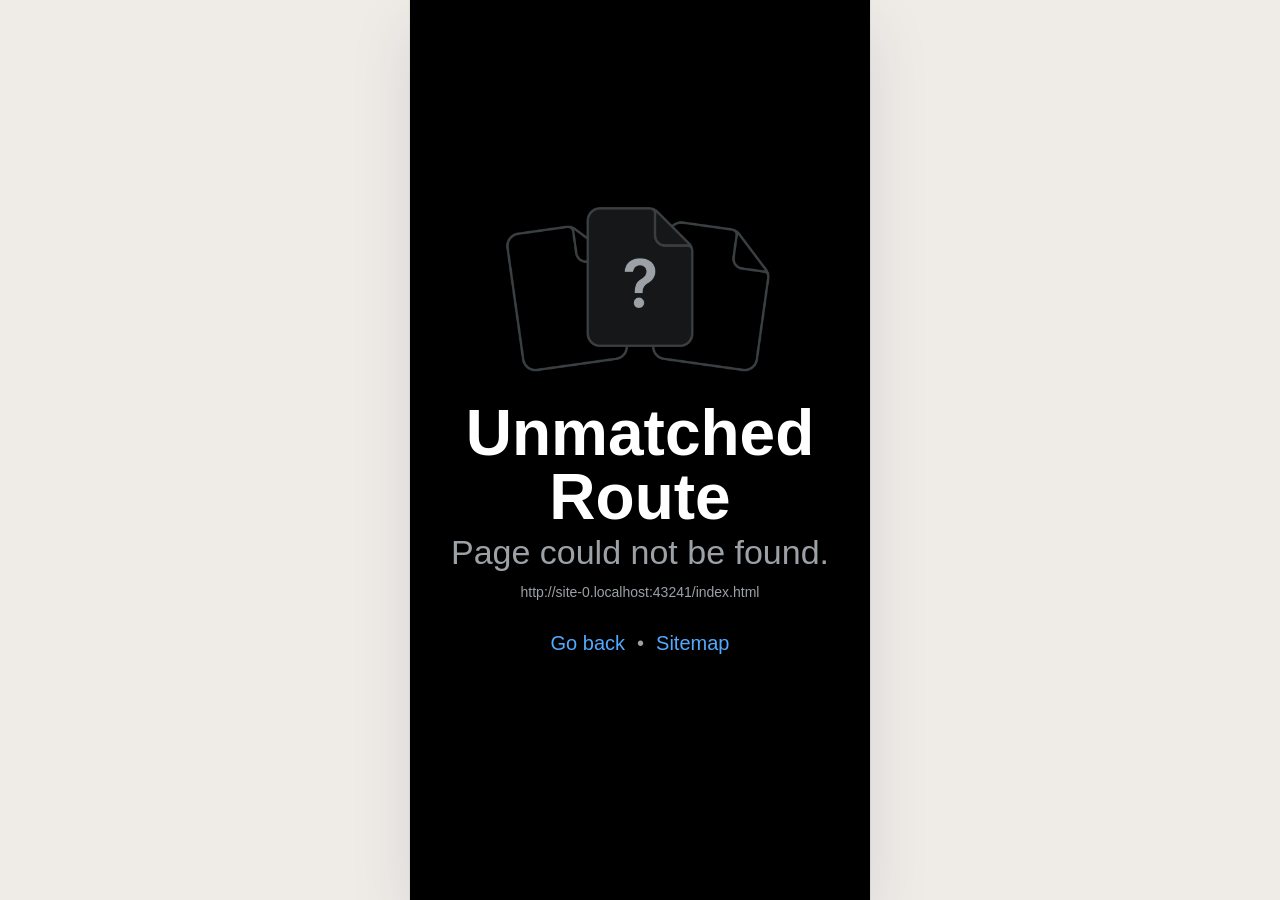
==== index.html @ d9331290 "Live-Quests inkl. eingebaute, Ersteller sichtbar, Ziehen zum Laden, Bild-Zoom" ====
<!DOCTYPE html>
<html lang="de">
  <head>
    <meta charset="utf-8" />
    <meta http-equiv="X-UA-Compatible" content="IE=edge" />
    <!-- viewport-fit=cover: sonst bleibt unter der Home-Leiste des iPhones
         ein weisser Streifen, sobald die App vom Homescreen startet. -->
    <meta name="viewport" content="width=device-width, initial-scale=1, minimum-scale=1, maximum-scale=1, user-scalable=no, shrink-to-fit=no, viewport-fit=cover" />
    <!-- Telefonnummern nicht automatisch verlinken – das macht Text blau. -->
    <meta name="format-detection" content="telephone=no" />

    <title>Sidequester</title>
    <meta name="description" content="Kleine Aufgaben für die echte Welt. Rausgehen, machen, beweisen." />

    <!-- Zum Home-Bildschirm hinzufügen: eigenes Icon, Vollbild ohne
         Safari-Leiste, Name unter dem Icon. -->
    <link rel="manifest" href="/manifest.json" />
    <link rel="apple-touch-icon" href="/apple-touch-icon.png" />
    <meta name="apple-mobile-web-app-capable" content="yes" />
    <meta name="mobile-web-app-capable" content="yes" />
    <meta name="apple-mobile-web-app-status-bar-style" content="default" />
    <meta name="apple-mobile-web-app-title" content="Sidequester" />
    <!-- Gleiche Farbe wie der App-Hintergrund: Auf Android geht die
         Statusleiste so nahtlos in die App über. -->
    <meta name="theme-color" content="#FDFCFB" />

    <!-- Kein Vorschautext beim Teilen des Links, der nach Baustelle aussieht. -->
    <meta property="og:title" content="Sidequester" />
    <meta property="og:description" content="Kleine Aufgaben für die echte Welt. Rausgehen, machen, beweisen." />
    <meta property="og:type" content="website" />

    <!-- The `react-native-web` recommended style reset -->
    <style id="expo-reset">
      html,
      body {
        height: 100%;
      }
      body {
        overflow: hidden;
        /* Farbe aus tokens.js (color.bg) – ohne das blitzt beim Start
           kurz Weiss auf, bevor die App gezeichnet ist. */
        background-color: #FDFCFB;
        overscroll-behavior: none;
      }
      #root {
        display: flex;
        /* Wird per Skript auf die sichtbare Höhe gesetzt – bei offener
           Tastatur also nur der Bereich darüber. So bleibt das Eingabe-
           feld im Chat sichtbar, obwohl die Seite selbst fest steht. */
        height: var(--app-hoehe, 100%);
        flex: 1;
      }
      /* Langes Drücken soll keine Textauswahl auslösen – die App wird
         mit dem Finger bedient, nicht gelesen wie eine Webseite. */
      body, #root {
        -webkit-touch-callout: none;
        -webkit-tap-highlight-color: transparent;
      }

      /* App-Gefühl statt Webseite:
         - kein Doppeltipp-Zoom (touch-action: manipulation)
         - keine Textauswahl beim Wischen, ausser in Eingabefeldern
         - keine hellen/dunklen Systemfarben in Formularfeldern */
      :root { color-scheme: light; }
      /* pan-x pan-y: Wischen und Scrollen ja, Zoomen nein. Anders als
         "manipulation" sperrt das auch das Zwei-Finger-Zoomen in Safari. */
      html, body, #root, * { touch-action: pan-x pan-y; }
      /* Die Seite selbst bleibt fest stehen – gescrollt wird nur innen
         in der App. Sonst verrutscht in Safari das ganze Bild, sobald man
         am Rand zieht oder die Tastatur aufgeht. */
      html, body {
        position: fixed;
        inset: 0;
        width: 100%;
        overflow: hidden;
        overscroll-behavior: none;
      }
      body {
        user-select: none;
        -webkit-user-select: none;
        -webkit-font-smoothing: antialiased;
        text-rendering: optimizeLegibility;
      }
      input, textarea, [contenteditable="true"] {
        user-select: text;
        -webkit-user-select: text;
        /* Unter 16px zoomt iOS beim Antippen ins Feld hinein. */
        font-size: max(16px, 1em);
      }
      img { -webkit-user-drag: none; user-drag: none; }

      /* Am Computer: die App als Handy-Spalte in der Mitte statt über die
         ganze Breite gezogen. Auf dem Handy ändert sich nichts. */
      @media (min-width: 600px) {
        body { background-color: #EFECE8; }
        #root {
          max-width: 460px;
          margin: 0 auto;
          background-color: #FDFCFB;
          box-shadow: 0 0 0 1px rgba(22,20,46,.05), 0 24px 60px rgba(22,20,46,.10);
        }
      }
      /* Scrollbalken gehören zu einer Webseite, nicht zu einer App. */
      ::-webkit-scrollbar { width: 0; height: 0; }
    </style>
  <link rel="icon" href="/favicon.ico"/></head>

  <body>
    <noscript>
      Sidequester braucht JavaScript. Bitte im Browser aktivieren.
    </noscript>
    <div id="root"></div>
    <!-- Von Joscha: schmalere Login-Spalte am Computer und Link "Über das
         Projekt" auf die Landingpage /home. Fest drin, damit es kein Build
         mehr überschreibt. -->
    <script defer src="/home-verweis.js"></script>

    <script>
      // Zoom blockieren – auch dort, wo das Viewport-Attribut allein nicht
      // reicht (Safari ignoriert user-scalable seit iOS 10).
      (function () {
        var stop = function (e) { e.preventDefault(); };
        // Zwei-Finger-Zoom in Safari
        document.addEventListener('gesturestart', stop, { passive: false });
        document.addEventListener('gesturechange', stop, { passive: false });
        document.addEventListener('gestureend', stop, { passive: false });
        // Strg/Cmd + Scrollrad am Computer
        document.addEventListener('wheel', function (e) {
          if (e.ctrlKey || e.metaKey) e.preventDefault();
        }, { passive: false });
        // Strg/Cmd + Plus/Minus/0
        document.addEventListener('keydown', function (e) {
          if ((e.ctrlKey || e.metaKey) && ['+', '-', '=', '0'].indexOf(e.key) !== -1) e.preventDefault();
        });
        // Doppeltipp-Zoom: zwei Tipps unter 300 ms zählen als einer –
        // aber nicht in Eingabefeldern, dort markiert Doppeltipp ein Wort.
        var letzter = 0;
        document.addEventListener('touchend', function (e) {
          var jetzt = Date.now();
          var feld = e.target && /INPUT|TEXTAREA/.test(e.target.tagName);
          if (!feld && jetzt - letzter < 300) e.preventDefault();
          letzter = jetzt;
        }, { passive: false });
        // Zwei Finger auf dem Bildschirm = Zoomversuch. Abfangen.
        document.addEventListener('touchmove', function (e) {
          if (e.touches && e.touches.length > 1) e.preventDefault();
        }, { passive: false });
        // Sichtbare Höhe mitführen: Tastatur auf = App wird kürzer, statt
        // dass Safari die ganze Seite nach oben schiebt.
        var vv = window.visualViewport;
        function hoeheAnpassen() {
          var h = vv ? vv.height : window.innerHeight;
          document.documentElement.style.setProperty('--app-hoehe', h + 'px');
          if (window.scrollY) window.scrollTo(0, 0);
        }
        if (vv) {
          vv.addEventListener('resize', hoeheAnpassen);
          vv.addEventListener('scroll', hoeheAnpassen);
        }
        window.addEventListener('resize', hoeheAnpassen);
        hoeheAnpassen();
        // Wenn die Tastatur zugeht, schiebt Safari die Seite manchmal nicht
        // zurück. Dann wieder nach oben setzen.
        document.addEventListener('focusout', function () {
          setTimeout(hoeheAnpassen, 60);
        });
        // Langes Drücken öffnet kein Browser-Menü.
        document.addEventListener('contextmenu', function (e) {
          if (e.target && /INPUT|TEXTAREA/.test(e.target.tagName)) return;
          e.preventDefault();
        });
      })();
    </script>
  <script src="/entry-80e24a8296d1dd556b6d2d83d227b8c6.js" defer></script>
</body>
</html>
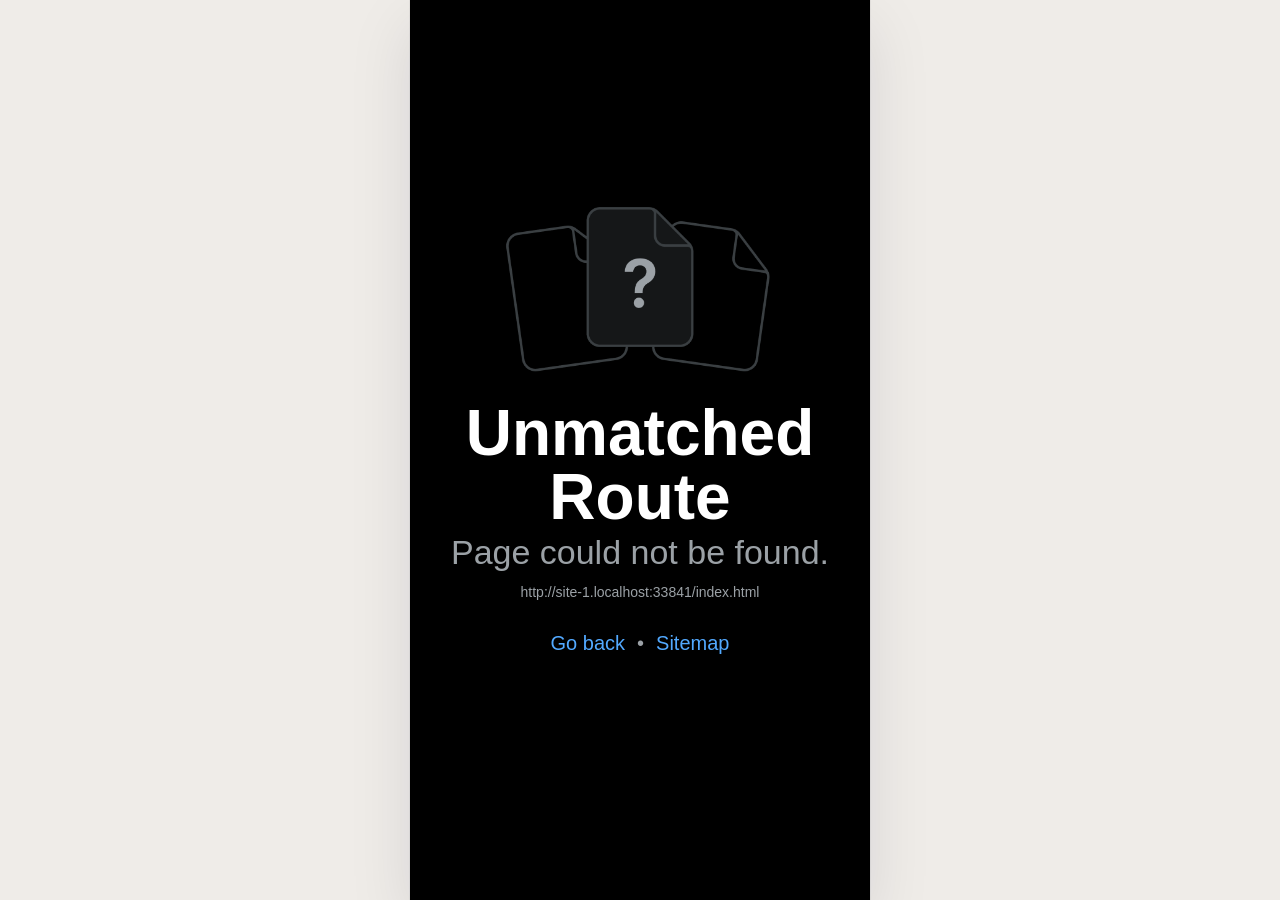
==== commit 3da53c2f: "Bildzoom repariert, geteiltes Profilbild bei gemeinsamen Quests, Nutzer-Reiter im Management" ====
--- a/index.html
+++ b/index.html
@@ -134,8 +134,15 @@
         });
         // Doppeltipp-Zoom: zwei Tipps unter 300 ms zählen als einer –
         // aber nicht in Eingabefeldern, dort markiert Doppeltipp ein Wort.
+        // Ausnahme: die Vollbild-Bildansicht zoomt selber. Dort dürfen die
+        // Finger nicht abgefangen werden, sonst bricht Safari die Geste ab.
+        function imBild(e) {
+          var t = e.target;
+          return !!(t && t.closest && t.closest('[data-zoombar]'));
+        }
         var letzter = 0;
         document.addEventListener('touchend', function (e) {
+          if (imBild(e)) return;
           var jetzt = Date.now();
           var feld = e.target && /INPUT|TEXTAREA/.test(e.target.tagName);
           if (!feld && jetzt - letzter < 300) e.preventDefault();
@@ -143,6 +150,7 @@
         }, { passive: false });
         // Zwei Finger auf dem Bildschirm = Zoomversuch. Abfangen.
         document.addEventListener('touchmove', function (e) {
+          if (imBild(e)) return;
           if (e.touches && e.touches.length > 1) e.preventDefault();
         }, { passive: false });
         // Sichtbare Höhe mitführen: Tastatur auf = App wird kürzer, statt
@@ -171,6 +179,6 @@
         });
       })();
     </script>
-  <script src="/entry-80e24a8296d1dd556b6d2d83d227b8c6.js" defer></script>
+  <script src="/entry-e2ed63d1162257df440b5ccc695fe7f2.js" defer></script>
 </body>
 </html>
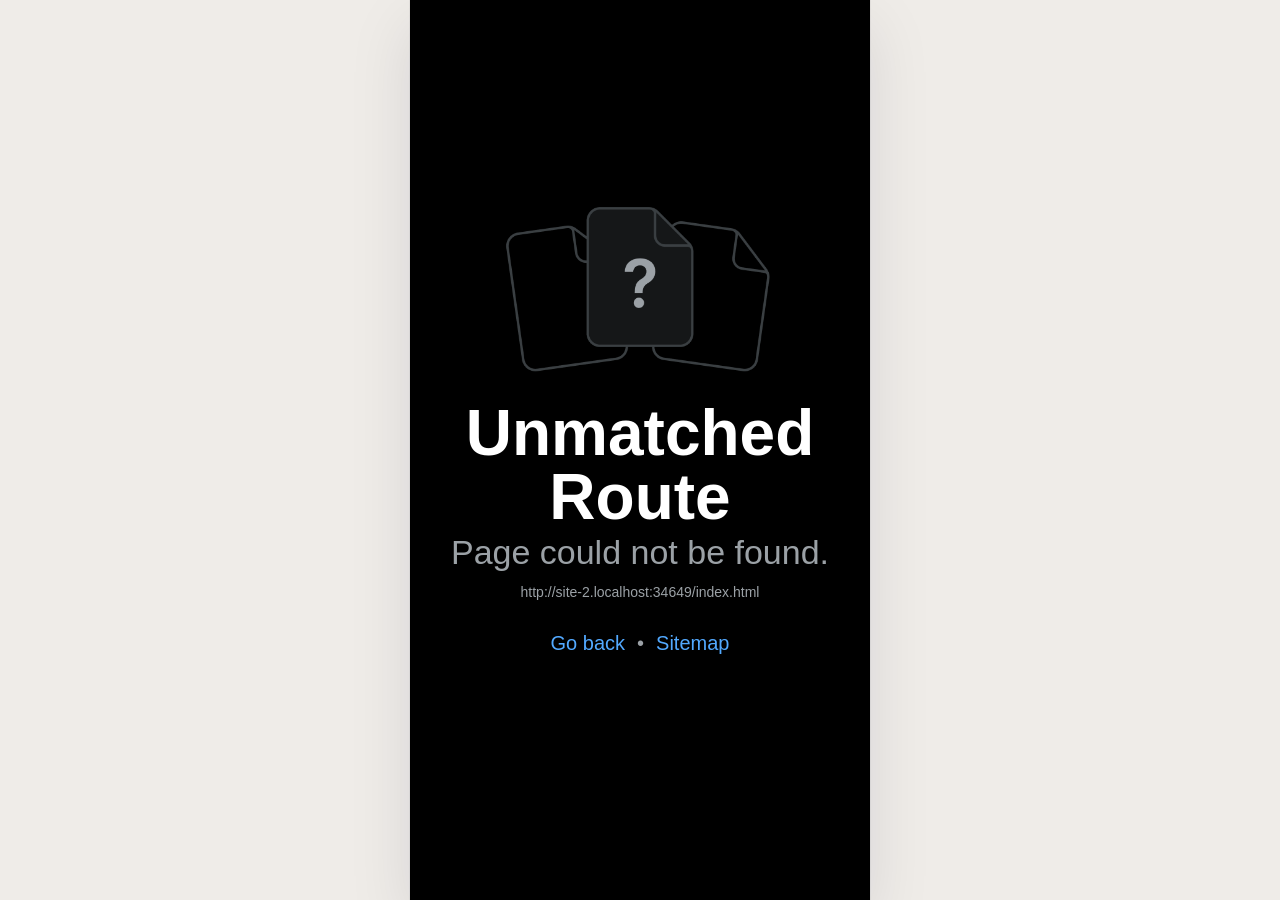
==== commit b5fe53d5: "Schwache KI-Quests aussortiert, Community-Chat, Quests von Menschen zuerst" ====
--- a/index.html
+++ b/index.html
@@ -179,6 +179,6 @@
         });
       })();
     </script>
-  <script src="/entry-e2ed63d1162257df440b5ccc695fe7f2.js" defer></script>
+  <script src="/entry-f06ee49a02bf4170adaa9b06b6cc6060.js" defer></script>
 </body>
 </html>
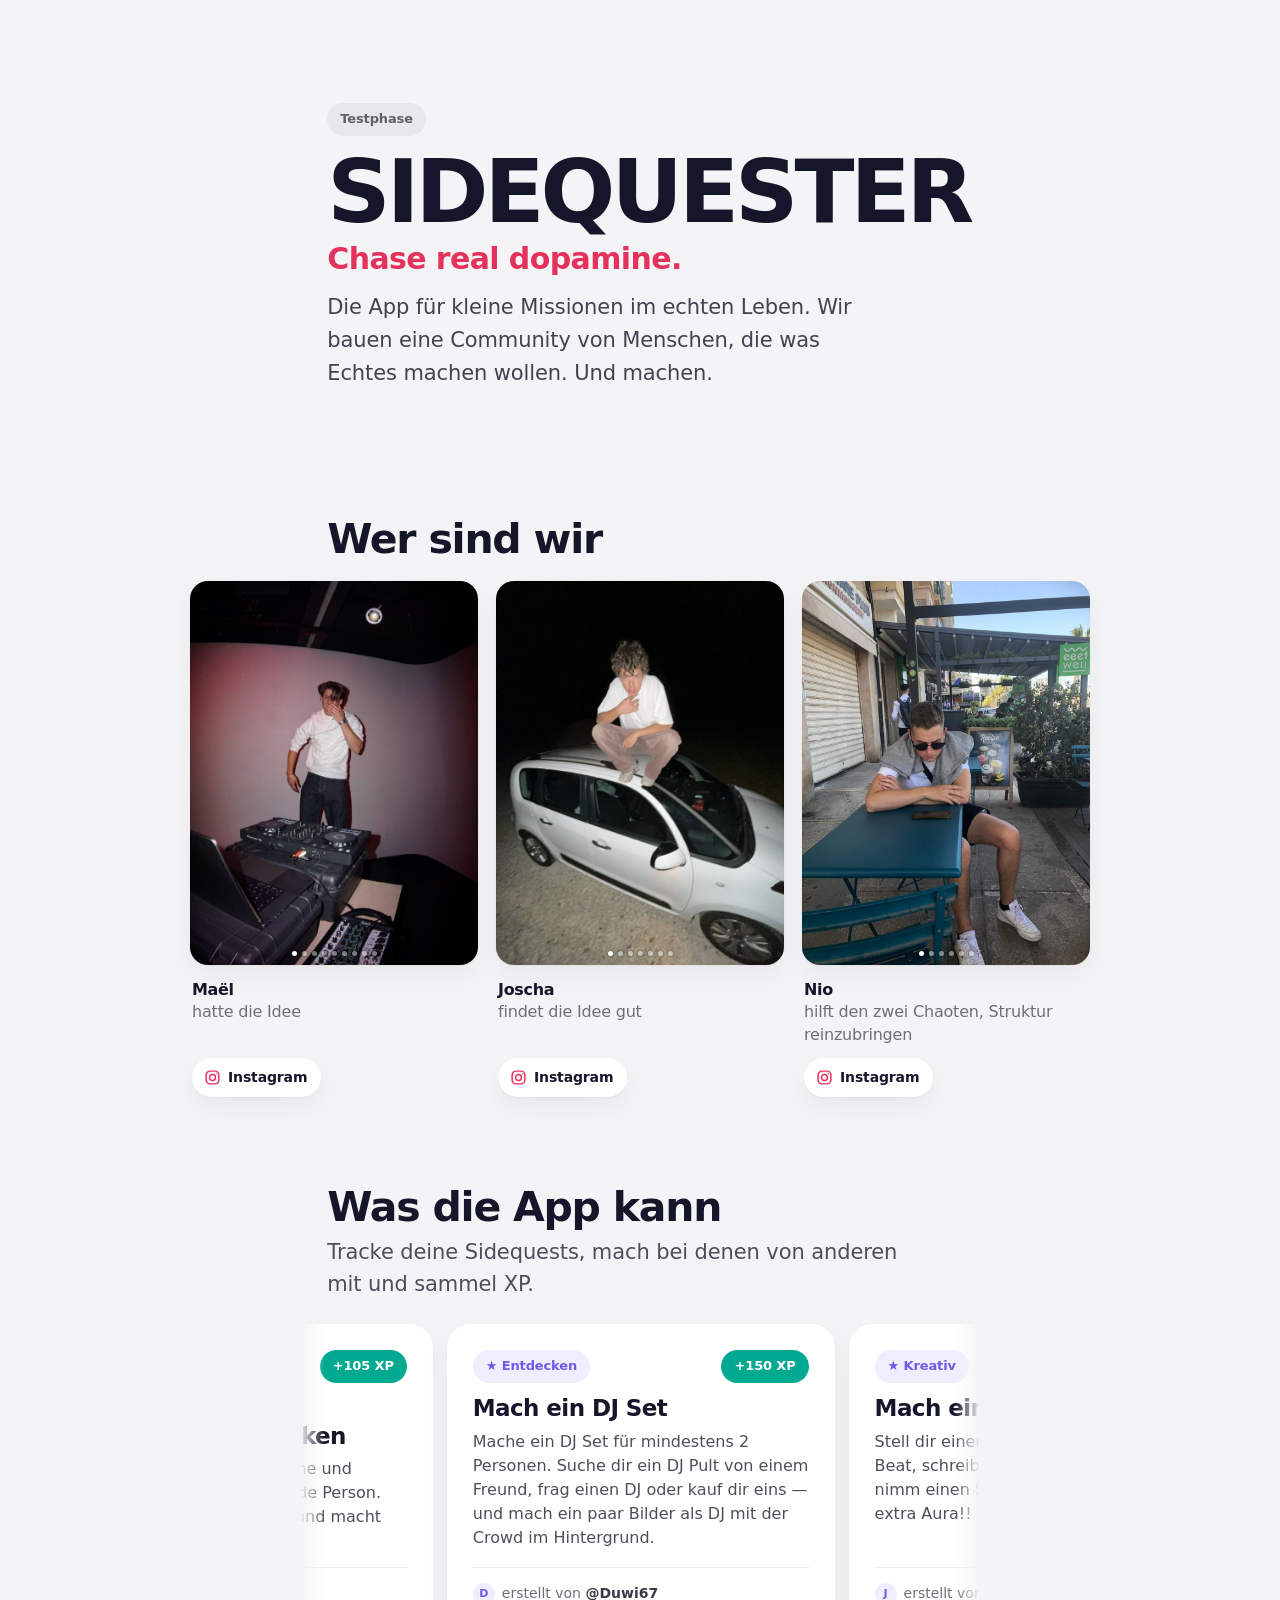
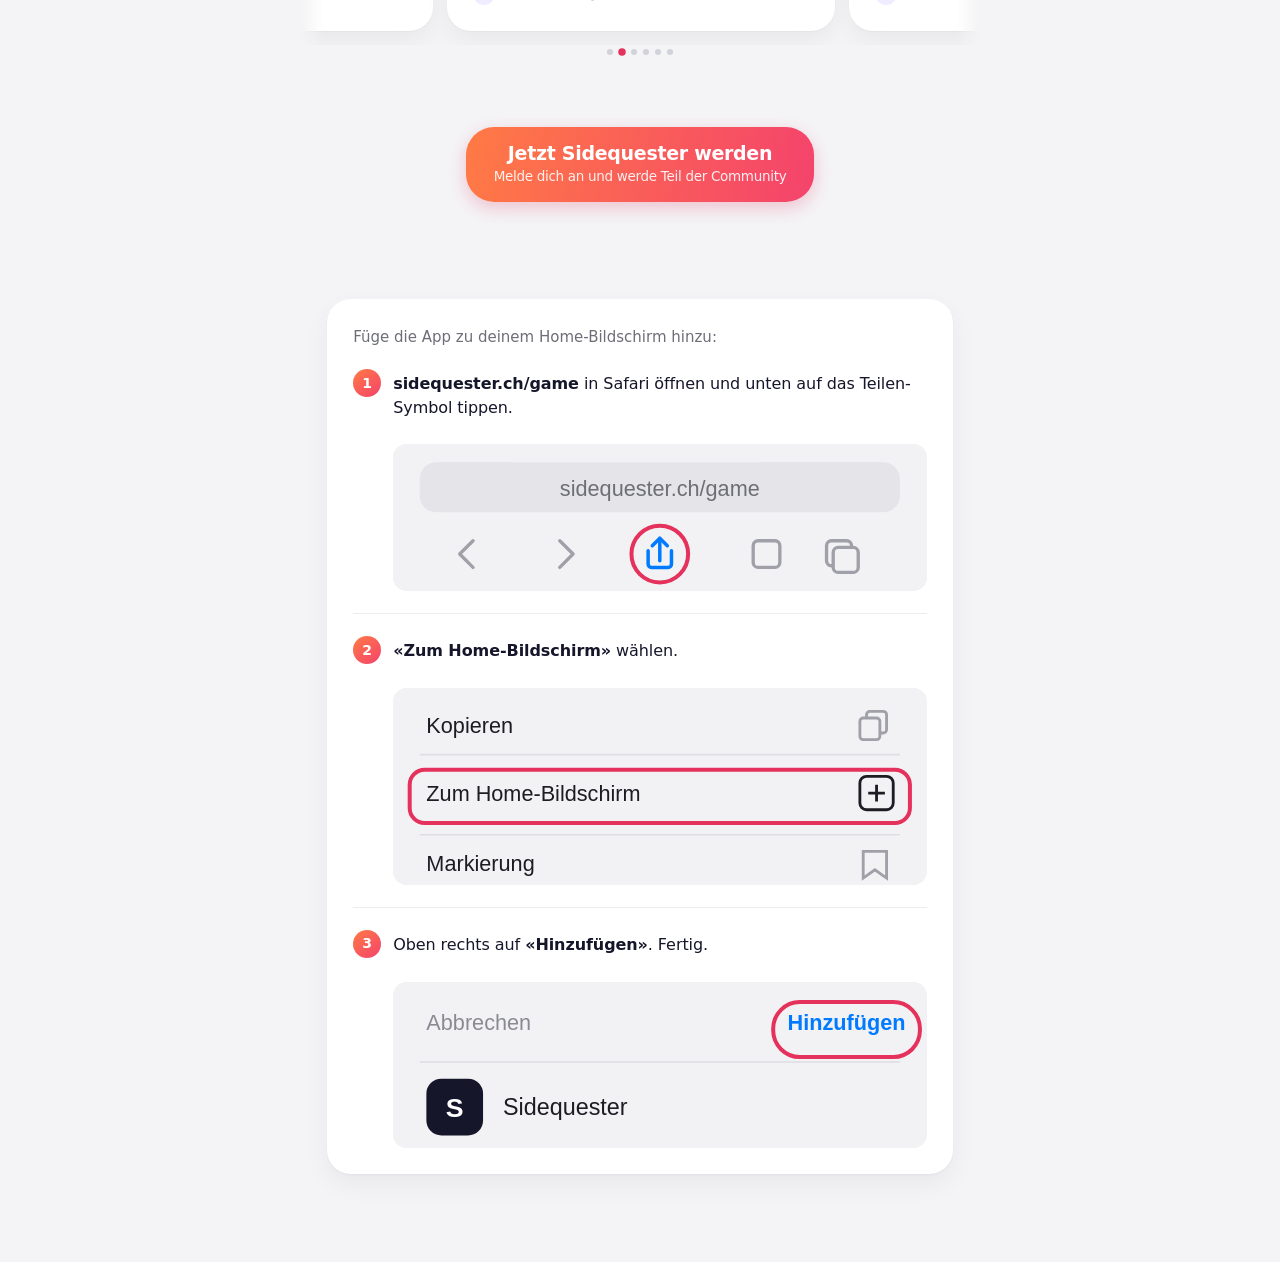
==== commit 110d0895: "Startseite liegt neu auf der Wurzel" ====
--- a/index.html
+++ b/index.html
@@ -1,184 +1,1042 @@
-<!DOCTYPE html>
+<!doctype html>
 <html lang="de">
-  <head>
-    <meta charset="utf-8" />
-    <meta http-equiv="X-UA-Compatible" content="IE=edge" />
-    <!-- viewport-fit=cover: sonst bleibt unter der Home-Leiste des iPhones
-         ein weisser Streifen, sobald die App vom Homescreen startet. -->
-    <meta name="viewport" content="width=device-width, initial-scale=1, minimum-scale=1, maximum-scale=1, user-scalable=no, shrink-to-fit=no, viewport-fit=cover" />
-    <!-- Telefonnummern nicht automatisch verlinken – das macht Text blau. -->
-    <meta name="format-detection" content="telephone=no" />
-
-    <title>Sidequester</title>
-    <meta name="description" content="Kleine Aufgaben für die echte Welt. Rausgehen, machen, beweisen." />
-
-    <!-- Zum Home-Bildschirm hinzufügen: eigenes Icon, Vollbild ohne
-         Safari-Leiste, Name unter dem Icon. -->
-    <link rel="manifest" href="/manifest.json" />
-    <link rel="apple-touch-icon" href="/apple-touch-icon.png" />
-    <meta name="apple-mobile-web-app-capable" content="yes" />
-    <meta name="mobile-web-app-capable" content="yes" />
-    <meta name="apple-mobile-web-app-status-bar-style" content="default" />
-    <meta name="apple-mobile-web-app-title" content="Sidequester" />
-    <!-- Gleiche Farbe wie der App-Hintergrund: Auf Android geht die
-         Statusleiste so nahtlos in die App über. -->
-    <meta name="theme-color" content="#FDFCFB" />
-
-    <!-- Kein Vorschautext beim Teilen des Links, der nach Baustelle aussieht. -->
-    <meta property="og:title" content="Sidequester" />
-    <meta property="og:description" content="Kleine Aufgaben für die echte Welt. Rausgehen, machen, beweisen." />
-    <meta property="og:type" content="website" />
-
-    <!-- The `react-native-web` recommended style reset -->
-    <style id="expo-reset">
-      html,
-      body {
-        height: 100%;
+<head>
+<meta charset="utf-8">
+<meta name="viewport" content="width=device-width, initial-scale=1, viewport-fit=cover">
+<title>Sidequester</title>
+<meta name="description" content="Tracke deine Sidequests, mach bei denen von anderen mit und sammel XP. Sidequester ist in der Testphase.">
+<meta property="og:title" content="Sidequester">
+<meta property="og:description" content="Tracke deine Sidequests, mach bei denen von anderen mit und sammel XP. Sidequester ist in der Testphase.">
+<meta property="og:type" content="website">
+<meta property="og:url" content="https://sidequester.ch">
+<meta name="theme-color" content="#F4F4F6">
+
+<script>
+/* ================================================================
+   SIDEQUESTER — ALLES ZUM ANPASSEN STEHT HIER
+   ----------------------------------------------------------------
+   Texte, Links, Fotos, Quests. Ändern, speichern, fertig.
+   ================================================================ */
+const CONFIG = {
+
+  /* ---- LINK ----------------------------------------------------
+     Wohin der Knopf führt. Leer oder "#PLATZHALTER..." heisst:
+     der Knopf führt nirgendwohin (nur eine Warnung in der Konsole).
+     ------------------------------------------------------------- */
+  appUrl:      "https://sidequester.ch/game",       // öffnet in einem neuen Tab
+
+  /* ---- DIE ZWEI ------------------------------------------------
+     FOTOS EINFACH REINLEGEN — hier muss nichts eingetragen werden.
+
+     Leg die Bilder in den Ordner img/ und nenn sie durchnummeriert
+     nach dem Kürzel unten:
+
+         img/mael-1.jpg   img/mael-2.jpg   img/mael-3.jpg   ...
+         img/joscha-1.jpg img/joscha-2.jpg ...
+
+     Die Seite sucht sie beim Laden selbst und hört auf, sobald eine
+     Nummer fehlt (mael-1, mael-2, mael-4  ->  findet nur 1 und 2).
+     Die Punkte zählen automatisch mit, egal wie viele es sind.
+     Endungen: .jpg .jpeg .png .webp (auch gross geschrieben).
+
+     Bilder vom Handy sind oft 2–3 MB gross. Doppelklick auf
+     "fotos-optimieren.command" verkleinert alle auf Webgrösse.     */
+  founders: [
+    { name: "Maël",   role: "hatte die Idee",      bilder: "mael",   insta: "maeel.mel"     },
+    { name: "Joscha", role: "findet die Idee gut", bilder: "joscha", insta: "joschatschanz" },
+    { name: "Nio",    role: "hilft den zwei Chaoten, Struktur reinzubringen", bilder: "nio", insta: "niometzger" }
+  ],
+
+  /* ---- QUESTS ---------------------------------------------------
+     Der Streifen läuft endlos im Kreis, die erste Quest steht beim
+     Laden in der Mitte.
+
+     ECHT (aus der App, mit echten Handles): Blume, DJ Set, Track.
+     Beim DJ-Set war die XP-Zahl im Screenshot abgeschnitten — der
+     Wert ist geschätzt.
+     ERFUNDEN (Quest und Handle): die unteren drei. Bitte durch
+     echte aus der App ersetzen.                                    */
+  quests: [
+    {
+      mood: "Menschen", xp: "+105 XP", von: "@Weilmiel",
+      title: "Blume an Fremden verschenken",
+      text: "Kaufe oder pflücke eine Blume und verschenke sie an eine fremde Person. Mach ihr damit eine Freude und macht danach ein Bild zusammen."
+    },
+    {
+      mood: "Entdecken", xp: "+150 XP", von: "@Duwi67",
+      title: "Mach ein DJ Set",
+      text: "Mache ein DJ Set für mindestens 2 Personen. Suche dir ein DJ Pult von einem Freund, frag einen DJ oder kauf dir eins — und mach ein paar Bilder als DJ mit der Crowd im Hintergrund."
+    },
+    {
+      mood: "Kreativ", xp: "+130 XP", von: "@jtxxt",
+      title: "Mach einen Dummen Track",
+      text: "Stell dir einen Timer, klau einen Youtube-Beat, schreib einen Text (oder nicht) und nimm einen Song auf. Soundcloud gibt extra Aura!!"
+    },
+    {
+      mood: "Natur", xp: "+140 XP", von: "@lunaa.k",
+      title: "Nachts ins Wasser",
+      text: "See oder Fluss, nach Einbruch der Dunkelheit. Nimm jemanden mit, der auf dich schaut."
+    },
+    {
+      mood: "Entdecken", xp: "+90 XP", von: "@benz7",
+      title: "Ersten Cache finden",
+      text: "Lad dir eine Geocaching-App und such den Cache, der dir am nächsten liegt. Trag dich ins Logbuch ein."
+    },
+    {
+      mood: "Albern", xp: "+40 XP", von: "@mirooo",
+      title: "Einkaufswagen-Rennen",
+      text: "Leerer Parkplatz, ein Einkaufswagen, Anlauf nehmen. Jemand filmt."
+    }
+  ],
+
+  /* ---- TEXTE --------------------------------------------------- */
+  t: {
+    badge:   "Testphase",
+    title:   "Sidequester",
+    tagline: "Chase real dopamine.",
+    idea:    "Die App für kleine Missionen im echten Leben. Wir bauen eine Community von Menschen, die was Echtes machen wollen. Und machen.",
+
+    questsLabel: "Was die App kann",
+    questsLead:  "Tracke deine Sidequests, mach bei denen von anderen mit und sammel XP.",
+    whoLabel:    "Wer sind wir",
+
+    /* Beide Zeilen stehen im Knopf. Kürzere Alternative für die
+       zweite Zeile: "Melde dich an und mach mit" */
+    ctaButton: "Jetzt Sidequester werden",
+    ctaNote:   "Melde dich an und werde Teil der Community",
+
+    guideIntro: "Füge die App zu deinem Home-Bildschirm hinzu:",
+    step1: "<b>sidequester.ch/game</b> in Safari öffnen und unten auf das Teilen-Symbol tippen.",
+    step2: "<b>«Zum Home-Bildschirm»</b> wählen.",
+    step3: "Oben rechts auf <b>«Hinzufügen»</b>. Fertig.",
+
+  }
+};
+/* ==================== ENDE — ab hier Code ==================== */
+</script>
+
+<style>
+:root {
+  --bg: #F4F4F6;
+  --card: #FFFFFF;
+  --ink: #16162B;
+  --muted: #6E6E78;
+  --line: #ECECEF;
+
+  --coral-1: #FF7A45;
+  --coral-2: #F4436C;
+  --coral: #E5325C;
+  --coral-bg: #FFEFF1;
+
+  --violet: #6C5CE7;
+  --violet-bg: #EFEDFF;
+  --mint: #00A98F;
+
+  --r-card: 24px;
+  --r-img: 18px;
+  --shadow: 0 1px 2px rgba(20,20,43,.04), 0 10px 26px rgba(20,20,43,.05);
+
+  /* ---------- Masse, die mit dem Bildschirm mitwachsen ----------
+     Alle Werte interpolieren linear zwischen 375px (iPhone) und
+     1280px (Laptop) Viewportbreite und frieren dann ein.
+     Formel: clamp(min, achsenabschnitt + steigung*vw, max)
+
+     Die Lesespalte ist in em angegeben, damit die Zeichen pro Zeile
+     gleich bleiben, wenn die Schrift mitwächst (Bringhurst: 45–75,
+     Optimum ~66). Breiter werden nur die Teile, die keine Textwand
+     sind: der Quest-Slider und die Anleitung.                     */
+  --pad:       clamp(18px, 14.2px + 1.02vw, 32px);
+  --text-max:  34em;     /* Lesespalte: ~68 Zeichen (Bringhurst: Optimum 66) */
+  --breit-max: 1040px;   /* Ausbrecher: Slider, Anleitung */
+
+  --luft:      clamp(52px, 37.1px + 3.98vw, 88px);   /* zwischen Themen */
+  --luft-kopf: clamp(76px, 54.3px + 5.8vw, 128px);   /* nach dem Kopf */
+
+  --fs-body:  clamp(18px, 17.2px + 0.22vw, 20px);
+  --fs-h1:    clamp(42px, 26.67px + 4.79vw, 88px);   /* Reserve, damit SIDEQUESTER überall einzeilig bleibt */
+  --fs-tag:   clamp(21px, 17.3px + 0.99vw, 30px);
+  --fs-lead:  clamp(18px, 16.8px + 0.33vw, 21px);
+  --fs-titel: clamp(27px, 21.2px + 1.55vw, 41px);
+  --fs-quest: clamp(20px, 18.8px + 0.33vw, 23px);
+}
+
+* { box-sizing: border-box; }
+html { -webkit-text-size-adjust: 100%; }
+
+body {
+  margin: 0;
+  background: var(--bg);
+  color: var(--ink);
+  font-family: -apple-system, BlinkMacSystemFont, "SF Pro Text", "Segoe UI", system-ui, sans-serif;
+  font-size: var(--fs-body);
+  /* kurze Zeilen brauchen weniger Zeilenabstand als lange */
+  line-height: 1.5;
+  -webkit-font-smoothing: antialiased;
+  padding-top: env(safe-area-inset-top, 0px);
+}
+
+.wrap { max-width: var(--text-max); margin: 0 auto; padding: 0 var(--pad); }
+p { margin: 0; }
+img { max-width: 100%; display: block; }
+a { color: inherit; }
+
+/* Luft zwischen den Themen */
+.stack > * + * { margin-top: var(--luft); }
+/* und am Schluss, damit die Anleitung nicht am Rand klebt */
+.stack { padding-bottom: calc(var(--luft) + env(safe-area-inset-bottom, 0px)); }
+.stack > header + * { margin-top: var(--luft-kopf); }  /* nach "Und machen." beginnt sichtbar Neues */
+
+@media (min-width: 64rem) { body { line-height: 1.6; } }
+
+/* Ueberschriften gleichmaessig umbrechen, keine einzelnen Woerter am Zeilenende */
+h1, h2, h3, .tagline { text-wrap: balance; }
+p { text-wrap: pretty; }
+
+/* Ausbrecher: darf breiter sein als die Lesespalte, bleibt zentriert */
+.breit {
+  --b: min(var(--breit-max), calc(100vw - 2 * var(--pad)));
+  width: var(--b);
+  margin-left: calc(50% - var(--b) / 2);
+}
+
+.card {
+  background: var(--card);
+  border-radius: var(--r-card);
+  box-shadow: var(--shadow);
+  padding: clamp(18px, 14.7px + 0.88vw, 30px);
+}
+
+.pill {
+  display: inline-flex; align-items: center; gap: 6px;
+  border-radius: 999px;
+  padding: 6px 13px;
+  font-size: 13px; font-weight: 600;
+  letter-spacing: -0.01em;
+  white-space: nowrap;
+}
+.pill-violet { background: var(--violet-bg); color: var(--violet); }
+.pill-mint   { background: var(--mint); color: #fff; }
+.pill-grey   { background: #E7E7EC; color: #5F5F6A; }
+
+/* Abschnitt: fette Überschrift, darunter ein normaler Satz */
+.section-title {
+  font-size: var(--fs-titel);
+  font-weight: 700;
+  color: var(--ink);
+  letter-spacing: -0.03em;
+  line-height: 1.12;
+  margin: 0 0 7px;
+}
+.section-lead {
+  font-size: var(--fs-lead);
+  font-weight: 400;
+  color: #4E4E5A;
+  letter-spacing: -0.005em;
+  line-height: 1.5;
+  max-width: 44ch;
+  margin: 0 0 20px;
+}
+.section-title + .founders,
+.section-title + .slider { margin-top: 18px; }
+
+/* ---------- Kopf ---------- */
+header { padding-top: clamp(44px, 26.5px + 5.75vw, 104px); }
+
+h1 {
+  font-size: var(--fs-h1);
+  font-weight: 800;
+  text-transform: uppercase;
+  letter-spacing: -0.045em;   /* Versalien laufen sonst auseinander */
+  line-height: .95;
+  margin: 14px 0 8px;
+}
+
+.tagline {
+  font-size: var(--fs-tag); font-weight: 600;
+  letter-spacing: -0.02em;
+  line-height: 1.2;
+  color: var(--coral);
+  margin-bottom: 14px;
+}
+
+.idea {
+  color: #43434F;
+  font-size: var(--fs-lead);
+  line-height: 1.55;
+  letter-spacing: -0.005em;
+  max-width: 40ch;
+}
+
+/* ---------- Quest-Slider ---------- */
+.slider {
+  display: flex;
+  gap: 14px;
+  overflow-x: auto;
+  scroll-snap-type: x mandatory;
+  -webkit-overflow-scrolling: touch;
+  scrollbar-width: none;
+  /* über die Container-Ränder hinaus, damit die nächste Karte anschneidet */
+  margin: 0 calc(var(--pad) * -1);
+  padding: 4px var(--pad) 14px;
+  /* an beiden Seiten weich auslaufen, damit die angeschnittene Karte
+     nicht wie abgeschnitten wirkt */
+  -webkit-mask-image: linear-gradient(to right, transparent 0,
+      #000 calc(var(--pad) * .9), #000 calc(100% - var(--pad) * .9), transparent 100%);
+          mask-image: linear-gradient(to right, transparent 0,
+      #000 calc(var(--pad) * .9), #000 calc(100% - var(--pad) * .9), transparent 100%);
+}
+.slider::-webkit-scrollbar { display: none; }
+
+/* Positionsanzeige: macht sichtbar, dass der Streifen weitergeht */
+.slider-dots {
+  display: flex; justify-content: center; gap: 6px;
+  flex-wrap: wrap;          /* bricht um, falls sehr viele Quests dazukommen */
+  margin-top: 4px;
+}
+.slider-dots i {
+  width: 6px; height: 6px;
+  border-radius: 50%;
+  background: #D2D2DA;
+  transition: background .25s ease-out, transform .25s ease-out;
+}
+.slider-dots i.on { background: var(--coral); transform: scale(1.25); }
+
+
+.slider .quest {
+  flex: 0 0 78%;
+  scroll-snap-align: center;
+  display: flex;
+  flex-direction: column;
+}
+/* mehr Platz -> mehr Karten gleichzeitig sichtbar */
+@media (min-width: 560px) { .slider .quest { flex-basis: 62%; } }
+
+.quest-top {
+  display: flex; align-items: center; justify-content: space-between;
+  gap: 10px;
+  margin-bottom: 12px;
+  min-height: 30px;
+}
+.quest h3 {
+  font-size: var(--fs-quest); font-weight: 700;
+  letter-spacing: -0.025em;
+  line-height: 1.2;
+  margin: 0 0 7px;
+}
+.quest p { color: #4E4E58; font-size: 16px; line-height: 1.5; margin-bottom: 14px; }
+
+/* wer die Quest erstellt hat — das Handle zeigt, dass sie echt ist */
+.quest .von {
+  display: flex; align-items: center; gap: 7px;
+  margin-top: auto;          /* nach unten schieben: Linie überall gleich hoch */
+  padding-top: 14px;
+  border-top: 1px solid var(--line);
+  font-size: 14px; color: var(--muted);
+}
+.quest .von i {
+  width: 22px; height: 22px; flex: none;
+  border-radius: 50%;
+  background: var(--violet-bg); color: var(--violet);
+  font-style: normal; font-weight: 700; font-size: 11px;
+  display: grid; place-items: center;
+}
+.quest .von b { color: #3A3A46; font-weight: 600; }
+
+/* ---------- Wer sind wir ----------
+   Alle Porträts liegen im Format 3:4 vor (siehe fotos-optimieren.command).
+   Deshalb stehen Spaltenbreite und Bildformat fest im CSS — dann sind die
+   Bilder immer exakt gleich gross, egal wann sie geladen sind. Ein Foto
+   mit abweichendem Format wird mittig eingepasst statt das Raster zu kippen. */
+/* Drei Personen.
+   Handy: Karussell. Die Karte in der Mitte ist ganz zu sehen, links und
+   rechts schaut je eine halbe heraus. Beim Start steht Maël in der Mitte,
+   gewischt wird endlos im Kreis (die Karten liegen dafür dreifach da,
+   die Kopien sind am Computer ausgeblendet).
+   Ab Tablet: drei Karten nebeneinander. */
+.founders {
+  display: flex;
+  gap: 12px;
+  overflow-x: auto;
+  scroll-snap-type: x mandatory;
+  scrollbar-width: none;
+  -webkit-overflow-scrolling: touch;
+  /* Bis an den Bildschirmrand, damit die halben Karten wirklich am Rand
+     angeschnitten sind und nicht an der Textspalte. */
+  margin-left: calc(-1 * var(--pad));
+  margin-right: calc(-1 * var(--pad));
+  padding: 6px 0 18px;
+}
+.founders::-webkit-scrollbar { display: none; }
+.founders figure {
+  flex: 0 0 50%;
+  margin: 0;
+  scroll-snap-align: center;
+  display: flex;
+  flex-direction: column;
+  /* Die Karten am Rand treten zurück, die mittlere ist im Fokus. */
+  opacity: .55;
+  transform: scale(.92);
+  transition: opacity .25s ease-out, transform .25s ease-out;
+}
+.founders figure.mitte { opacity: 1; transform: none; }
+.founders figure figcaption { flex: 1; margin: 12px 2px 0 !important; }
+.founders figure .insta { align-self: flex-start; }
+
+@media (min-width: 560px) {
+  .founders {
+    /* Etwas breiter als die Textspalte, sonst würden drei Fotos kleiner
+       als vorher die zwei. */
+    --b: min(900px, calc(100vw - 2 * var(--pad)));
+    width: var(--b);
+    margin-left: calc(50% - var(--b) / 2);
+    display: grid;
+    grid-template-columns: repeat(3, 1fr);
+    gap: 18px;
+    align-items: stretch;
+  }
+  .founders { overflow: visible; margin-right: 0; padding: 0; }
+  .founders figure { opacity: 1; transform: none; }
+  .founders figure.kopie { display: none; }
+  /* Knöpfe unten bündig, egal wie lang die Rolle ist. */
+  .founders figure figcaption { margin: 14px 2px 0 !important; }
+}
+.founders .pic {
+  position: relative;
+  aspect-ratio: 3 / 4;
+  border-radius: var(--r-img);
+  overflow: hidden;
+  box-shadow: var(--shadow);
+  background: #E7E7EC;
+  line-height: 0;
+}
+.founders img {
+  width: 100%;
+  height: 100%;
+  object-fit: cover;
+  transition: opacity .19s ease-out, transform .19s ease-out;
+}
+/* kein Bild im Ordner gefunden */
+.founders .pic.leer { aspect-ratio: 3 / 4; }
+.founders .pic.leer::after {
+  content: "Foto in img/ legen";
+  position: absolute; inset: 0;
+  display: flex; align-items: center; justify-content: center;
+  text-align: center; padding: 10px;
+  font-size: 13px; line-height: 1.3; color: #A8A8B0;
+}
+/* Foto mit mehreren Bildern: antippbar */
+.founders .multi .pic { cursor: pointer; -webkit-tap-highlight-color: transparent; }
+.founders .pic.wechselt img { opacity: .45; transform: scale(.988); }
+
+.dots {
+  position: absolute;
+  left: 0; right: 0; bottom: 9px;
+  display: flex; justify-content: center; gap: 5px;
+  pointer-events: none;
+}
+.dots i {
+  width: 5px; height: 5px;
+  border-radius: 50%;
+  background: rgba(255,255,255,.45);
+  box-shadow: 0 0 3px rgba(0,0,0,.45);
+  transition: background .19s ease-out;
+}
+.dots i.on { background: #fff; }
+.founders figcaption {
+  /* Name oben, Rolle darunter – bei beiden gleich, egal wie lang die
+     Rolle ist. Vorher brach nur die längere um und die Karten sahen
+     unterschiedlich aus. */
+  display: flex;
+  flex-direction: column;
+  margin: 14px 2px 0;
+  font-size: 16px;
+  line-height: 1.4;
+  color: var(--muted);
+  letter-spacing: -0.012em;
+}
+.founders figcaption b {
+  color: var(--ink);
+  font-weight: 700;
+  letter-spacing: -0.02em;
+}
+
+/* Instagram unter dem Namen: kleine Pille im Stil der Seite */
+.founders .insta {
+  display: inline-flex; align-items: center; gap: 7px;
+  align-self: flex-start;
+  margin: 12px 2px 0;
+  padding: 8px 14px 8px 12px;
+  border-radius: 999px;
+  background: var(--card);
+  box-shadow: var(--shadow);
+  color: var(--ink);
+  font-size: 14px; font-weight: 600; letter-spacing: -0.01em;
+  text-decoration: none;
+  transition: transform .12s ease-out, color .12s ease-out;
+}
+.founders .insta svg { color: var(--coral); flex: none; }
+/* Nur mit Maus: Auf dem Handy bliebe die Farbe nach dem Antippen
+   hängen, und die zwei Knöpfe sähen verschieden aus. */
+@media (hover: hover) {
+  .founders .insta:hover { color: var(--coral); }
+}
+.founders .insta:active { transform: scale(.97); }
+
+/* ---------- Der Knopf ---------- */
+.cta { margin: 72px 0; text-align: center; }
+
+.bigbtn {
+  display: inline-block;
+  position: relative;
+  overflow: hidden;
+  text-decoration: none;
+  color: #fff;
+  background: linear-gradient(100deg, var(--coral-1), var(--coral-2));
+  max-width: 100%;
+  border-radius: 28px;
+  padding: 15px 28px 17px;
+  letter-spacing: -0.015em;
+  box-shadow: 0 6px 18px rgba(229,50,92,.26);
+  /* Startzustand fürs Reinziehen */
+  opacity: 0;
+  transform: translateY(14px) scale(.94);
+  transition:
+    opacity .5s cubic-bezier(.22,.61,.36,1),
+    transform .55s cubic-bezier(.22,.61,.36,1),
+    box-shadow .12s ease-out;
+}
+.bigbtn.in { opacity: 1; transform: translateY(0) scale(1); }
+.bigbtn:active {
+  transform: scale(.97);
+  box-shadow: 0 3px 10px rgba(229,50,92,.22);
+  transition: transform .1s ease-out, box-shadow .1s ease-out;
+}
+
+/* edler Lichtreflex, der langsam durchzieht */
+.bigbtn::after {
+  content: "";
+  position: absolute;
+  top: 0; bottom: 0;
+  left: -60%;
+  width: 45%;
+  background: linear-gradient(100deg,
+    rgba(255,255,255,0) 0%,
+    rgba(255,255,255,.38) 50%,
+    rgba(255,255,255,0) 100%);
+  transform: skewX(-18deg);
+  pointer-events: none;
+}
+.bigbtn.in::after { animation: sheen 4.6s ease-in-out 1.1s infinite; }
+@keyframes sheen {
+  0%   { left: -60%; }
+  38%  { left: 130%; }
+  100% { left: 130%; }
+}
+
+.bigbtn .b1 {
+  display: block;
+  font-size: 19px;
+  font-weight: 700;
+  line-height: 1.2;
+}
+.bigbtn .b2 {
+  display: block;
+  font-size: 13.5px;
+  font-weight: 500;
+  line-height: 1.3;
+  margin-top: 3px;
+  color: rgba(255,255,255,.9);
+}
+
+/* ---------- Anleitung ---------- */
+.guide-intro { color: var(--muted); font-size: 15px; margin-bottom: 20px; }
+
+.step { display: grid; grid-template-columns: 28px 1fr; gap: 12px; }
+.step + .step { margin-top: 22px; padding-top: 22px; border-top: 1px solid var(--line); }
+.step-no {
+  width: 28px; height: 28px;
+  border-radius: 50%;
+  background: linear-gradient(140deg, var(--coral-1), var(--coral-2));
+  color: #fff;
+  font-size: 14px; font-weight: 700;
+  display: flex; align-items: center; justify-content: center;
+}
+.step-text { font-size: 16px; letter-spacing: -0.005em; padding-top: 3px; line-height: 1.5; }
+.step-text b { font-weight: 600; }
+
+.shot {
+  grid-column: 2;
+  position: relative;
+  margin-top: 12px;
+  border-radius: 14px;
+  overflow: hidden;
+  background: #F2F2F5;
+}
+.shot svg.ui { display: block; width: 100%; height: auto; }
+.shot .mark { position: absolute; inset: 0; width: 100%; height: 100%; pointer-events: none; }
+
+/* Ab Tablet stehen die drei Schritte nebeneinander statt untereinander */
+@media (prefers-reduced-motion: reduce) {
+  * { transition: none !important; animation: none !important; }
+  .bigbtn { opacity: 1; transform: none; }
+}
+</style>
+</head>
+<body>
+
+<div class="wrap stack">
+
+  <header>
+    <span class="pill pill-grey" data-t="badge"></span>
+    <h1 data-t="title"></h1>
+    <p class="tagline" data-t="tagline"></p>
+    <p class="idea" data-t="idea"></p>
+  </header>
+
+  <!-- WER SIND WIR -->
+  <section>
+    <h2 class="section-title" data-t="whoLabel"></h2>
+    <div class="founders" id="founders"></div>
+  </section>
+
+  <!-- QUESTS -->
+  <section>
+    <h2 class="section-title" data-t="questsLabel"></h2>
+    <p class="section-lead" data-t="questsLead"></p>
+    <div class="slider" id="slider"></div>
+    <div class="slider-dots" id="sliderDots" aria-hidden="true"></div>
+  </section>
+
+  <!-- KNOPF -->
+  <section class="cta">
+    <a class="bigbtn" id="appLink" href="#" target="_blank" rel="noopener">
+      <span class="b1" data-t="ctaButton"></span>
+      <span class="b2" data-t="ctaNote"></span>
+    </a>
+  </section>
+
+  <!-- ANLEITUNG -->
+  <section class="card guide">
+    <p class="guide-intro" data-t="guideIntro"></p>
+
+    <div class="guide-steps">
+    <div class="step">
+      <div class="step-no">1</div>
+      <div class="step-text" data-t="step1"></div>
+      <div class="shot">
+        <svg class="ui" viewBox="0 0 320 88" xmlns="http://www.w3.org/2000/svg" aria-hidden="true">
+          <rect x="0" y="0" width="320" height="88" fill="#F2F2F5"/>
+          <rect x="16" y="11" width="288" height="30" rx="10" fill="#E4E4E9"/>
+          <text x="160" y="31" font-size="13" text-anchor="middle" fill="#6E6E76"
+                font-family="-apple-system, Helvetica, Arial, sans-serif">sidequester.ch/game</text>
+          <g stroke="#A0A0A8" stroke-width="2" fill="none" stroke-linecap="round" stroke-linejoin="round">
+            <path d="M48 58 l-8 8 8 8"/>
+            <path d="M100 58 l8 8 -8 8"/>
+            <rect x="216" y="58" width="16" height="16" rx="3"/>
+            <rect x="260" y="58" width="15" height="15" rx="3"/>
+            <rect x="264" y="62" width="15" height="15" rx="3" fill="#F2F2F5"/>
+          </g>
+          <g stroke="#007aff" stroke-width="2.1" fill="none" stroke-linecap="round" stroke-linejoin="round">
+            <path d="M153 64 v8 a2 2 0 0 0 2 2 h10 a2 2 0 0 0 2 -2 v-8"/>
+            <path d="M160 70 v-13"/>
+            <path d="M155.5 61 l4.5 -4.5 4.5 4.5"/>
+          </g>
+        </svg>
+        <svg class="mark" viewBox="0 0 320 88" preserveAspectRatio="none" aria-hidden="true">
+          <circle cx="160" cy="66" r="17" fill="none" stroke="#E5325C" stroke-width="2.4"/>
+        </svg>
+      </div>
+    </div>
+
+    <div class="step">
+      <div class="step-no">2</div>
+      <div class="step-text" data-t="step2"></div>
+      <div class="shot">
+        <svg class="ui" viewBox="0 0 320 118" xmlns="http://www.w3.org/2000/svg" aria-hidden="true">
+          <rect x="0" y="0" width="320" height="118" fill="#F2F2F5"/>
+          <g font-family="-apple-system, Helvetica, Arial, sans-serif" font-size="13" fill="#1C1C22">
+            <text x="20" y="27">Kopieren</text>
+            <g stroke="#A0A0A8" stroke-width="1.7" fill="none">
+              <rect x="284" y="14" width="12" height="13" rx="2"/>
+              <rect x="280" y="18" width="12" height="13" rx="2" fill="#F2F2F5"/>
+            </g>
+            <line x1="16" y1="40" x2="304" y2="40" stroke="#DEDEE3"/>
+            <text x="20" y="68">Zum Home-Bildschirm</text>
+            <g stroke="#1C1C22" stroke-width="1.7" fill="none">
+              <rect x="280" y="53" width="20" height="20" rx="4"/>
+              <path d="M290 58 v10 M285 63 h10"/>
+            </g>
+            <line x1="16" y1="88" x2="304" y2="88" stroke="#DEDEE3"/>
+            <text x="20" y="110">Markierung</text>
+            <path d="M282 98 h14 v16 l-7 -5 -7 5 z" stroke="#A0A0A8" stroke-width="1.7" fill="none"/>
+          </g>
+        </svg>
+        <svg class="mark" viewBox="0 0 320 118" preserveAspectRatio="none" aria-hidden="true">
+          <rect x="10" y="49" width="300" height="32" rx="9" fill="none" stroke="#E5325C" stroke-width="2.4"/>
+        </svg>
+      </div>
+    </div>
+
+    <div class="step">
+      <div class="step-no">3</div>
+      <div class="step-text" data-t="step3"></div>
+      <div class="shot">
+        <svg class="ui" viewBox="0 0 320 100" xmlns="http://www.w3.org/2000/svg" aria-hidden="true">
+          <rect x="0" y="0" width="320" height="100" fill="#F2F2F5"/>
+          <g font-family="-apple-system, Helvetica, Arial, sans-serif">
+            <text x="20" y="29" font-size="13" fill="#8A8A93">Abbrechen</text>
+            <text x="272" y="29" font-size="13" text-anchor="middle" font-weight="bold" fill="#007aff">Hinzufügen</text>
+            <line x1="16" y1="48" x2="304" y2="48" stroke="#DEDEE3"/>
+            <rect x="20" y="58" width="34" height="34" rx="9" fill="#16162B"/>
+            <text x="37" y="81" font-size="16" text-anchor="middle" font-weight="bold" fill="#fff">S</text>
+            <text x="66" y="80" font-size="14" fill="#1C1C22">Sidequester</text>
+          </g>
+        </svg>
+        <svg class="mark" viewBox="0 0 320 100" preserveAspectRatio="none" aria-hidden="true">
+          <rect x="228" y="12" width="88" height="33" rx="16" fill="none" stroke="#E5325C" stroke-width="2.4"/>
+        </svg>
+      </div>
+    </div>
+    </div>
+  </section>
+
+
+</div>
+
+<script>
+(function () {
+  const t = CONFIG.t;
+  const esc = s => String(s).replace(/&/g, "&amp;").replace(/</g, "&lt;");
+  const ruhig = window.matchMedia("(prefers-reduced-motion: reduce)").matches;
+
+  document.querySelectorAll("[data-t]").forEach(el => {
+    const v = t[el.dataset.t];
+    if (v !== undefined) el.innerHTML = v;
+  });
+
+  /* ---------- Links ---------- */
+  const isPh = u => !u || u.startsWith("#PLATZHALTER");
+  document.getElementById("appLink").href = isPh(CONFIG.appUrl) ? "#" : CONFIG.appUrl;
+  if (isPh(CONFIG.appUrl)) console.warn("Sidequester: appUrl fehlt — der Knopf führt nirgendwohin.");
+
+  /* ---------- Quests: endlos, immer nach rechts ----------
+     Die Karten stehen zweimal hintereinander. Sobald die zweite
+     Runde beginnt, springt die Position unsichtbar eine Runde
+     zurück — dadurch läuft es endlos, ohne je rückwärts zu gehen. */
+  const slider = document.getElementById("slider");
+  const karteHtml = q =>
+    '<article class="card quest">' +
+      '<div class="quest-top">' +
+        (q.mood ? '<span class="pill pill-violet">&#9733; ' + esc(q.mood) + "</span>" : "<span></span>") +
+        '<span class="pill pill-mint">' + esc(q.xp) + "</span>" +
+      "</div>" +
+      "<h3>" + esc(q.title) + "</h3>" +
+      (q.text ? "<p>" + esc(q.text) + "</p>" : "") +
+      (q.von ? '<div class="von"><i aria-hidden="true">' +
+               esc(q.von.replace(/^@/, "")[0].toUpperCase()) +
+               "</i><span>erstellt von <b>" + esc(q.von) + "</b></span></div>" : "") +
+    "</article>";
+
+  const endlos = CONFIG.quests.length > 1;
+  const eineRunde = CONFIG.quests.map(karteHtml).join("");
+  /* Drei Runden hintereinander: gestartet wird in der mittleren. Dadurch
+     ist immer links die vorige und rechts die nächste Karte angeschnitten,
+     und es gibt weder einen Anfang noch ein Ende. */
+  slider.innerHTML = endlos ? eineRunde.repeat(3) : eineRunde;
+
+  /* Positionspunkte unter dem Streifen */
+  const sliderDots = document.getElementById("sliderDots");
+  if (endlos) {
+    sliderDots.innerHTML = CONFIG.quests
+      .map((_, i) => '<i class="' + (i === 0 ? "on" : "") + '"></i>').join("");
+    const punkte = [...sliderDots.querySelectorAll("i")];
+    /* Nicht aus der Scrollposition rechnen — die springt beim Umlauf und
+       die Rechnung driftet. Stattdessen direkt messen, welche Karte der
+       Mitte am nächsten liegt. */
+    const punkteSetzen = () => {
+      const karten = slider.querySelectorAll(".quest");
+      if (!karten.length) return;
+      const mitte = slider.getBoundingClientRect().left + slider.clientWidth / 2;
+      let beste = 0, kleinster = Infinity;
+      karten.forEach((c, i) => {
+        const b = c.getBoundingClientRect();
+        const abstand = Math.abs((b.left + b.right) / 2 - mitte);
+        if (abstand < kleinster) { kleinster = abstand; beste = i; }
+      });
+      const idx = beste % CONFIG.quests.length;
+      punkte.forEach((d, n) => d.classList.toggle("on", n === idx));
+    };
+
+    /* direkt aufrufen statt über requestAnimationFrame: das pausiert,
+       sobald die Seite nicht sichtbar gerendert wird. Die Messung ist
+       billig genug. */
+    slider.addEventListener("scroll", punkteSetzen, { passive: true });
+
+    /* exakt eine Runde = alle Karten plus ihre Abstände. Nicht scrollWidth/2
+       nehmen, das enthält den Innenabstand und der Sprung würde ruckeln. */
+    const rundeBreite = () => {
+      const k = slider.querySelector(".quest");
+      return k ? (k.offsetWidth + 14) * CONFIG.quests.length : 0;
+    };
+
+    /* Die Position wird immer in der mittleren Runde gehalten. Läuft sie
+       vorne oder hinten heraus, springt sie unsichtbar eine Runde zurück
+       bzw. vor — der Inhalt ist identisch, man sieht den Sprung nicht. */
+    const inDieMitte = () => {
+      const runde = rundeBreite();
+      if (runde <= 0) return;
+      if (slider.scrollLeft >= runde * 2) slider.scrollLeft -= runde;
+      else if (slider.scrollLeft < runde) slider.scrollLeft += runde;
+    };
+
+    let ruhePause;
+    slider.addEventListener("scroll", () => {
+      clearTimeout(ruhePause);
+      /* Nach dem Stillstand: Position zurückholen und die Punkte noch
+         einmal messen. Scroll-Snap rastet erst danach endgültig ein. */
+      ruhePause = setTimeout(() => { inDieMitte(); punkteSetzen(); }, 140);
+    }, { passive: true });
+
+    /* Startposition: erste Karte der mittleren Runde, mittig im Bild */
+    const zentrieren = () => {
+      const karten = slider.querySelectorAll(".quest");
+      const k = karten[CONFIG.quests.length];
+      if (!k) return;
+      slider.scrollLeft = k.offsetLeft - (slider.clientWidth - k.offsetWidth) / 2;
+      punkteSetzen();
+    };
+    zentrieren();
+    window.addEventListener("resize", zentrieren);
+
+    /* von selbst weiterwischen, bis jemand selbst anfasst */
+    if (!ruhig) {
+      let timer = null, sichtbar = false;
+
+      const weiter = () => {
+        if (!sichtbar || document.hidden) return;
+        /* passt alles ins Bild? dann gibt es nichts weiterzuschieben */
+        if (slider.scrollWidth - slider.clientWidth < 8) return;
+        const karte = slider.querySelector(".quest");
+        if (!karte) return;
+        inDieMitte();
+        slider.scrollBy({ left: karte.offsetWidth + 14, behavior: "smooth" });
+      };
+
+      const start = () => { if (!timer) timer = setInterval(weiter, 3800); };
+      const stop  = () => { clearInterval(timer); timer = null; };
+
+      ["pointerdown", "touchstart", "wheel", "keydown"].forEach(ev =>
+        slider.addEventListener(ev, stop, { passive: true, once: true }));
+
+      if (window.IntersectionObserver) {
+        new IntersectionObserver(([e]) => {
+          sichtbar = e.isIntersecting;
+          sichtbar ? start() : stop();
+        }, { threshold: .3 }).observe(slider);
+      } else {
+        sichtbar = true; start();
       }
-      body {
-        overflow: hidden;
-        /* Farbe aus tokens.js (color.bg) – ohne das blitzt beim Start
-           kurz Weiss auf, bevor die App gezeichnet ist. */
-        background-color: #FDFCFB;
-        overscroll-behavior: none;
+    }
+  }
+
+  /* ---------- Fotos: selbst im Ordner suchen ----------
+     Probiert img/<kürzel>-1, -2, -3 … und hört beim ersten Loch auf.
+     Geprüft wird per HEAD-Anfrage (lädt das Bild nicht mit); wo das
+     nicht geht (z.B. direkt aus dem Dateisystem geöffnet), fällt es
+     auf einen normalen Ladeversuch zurück.                          */
+  /* Jede Endung, die hier steht, kostet am Ende der Suche eine
+     erfolglose Anfrage (sichtbar als 404 in der Browser-Konsole —
+     harmlos, das ist der Preis fürs Selberfinden). Darum nur die,
+     die vom iPhone und aus dem Skript wirklich kommen. */
+  const ENDUNGEN = ["jpg", "JPG", "jpeg", "png", "webp"];
+  const MAX_BILDER = 40;
+  let headGeht = true;
+
+  async function gibtEs(url) {
+    if (headGeht) {
+      try {
+        /* no-store, nicht force-cache: sonst gilt ein einmal gefundenes Bild
+           auch dann noch als vorhanden, wenn die Datei längst gelöscht ist.
+           Zusätzlich den Content-Type prüfen: liefert der Server für fehlende
+           Pfade eine HTML-Seite mit Status 200 (SPA-Fallback), wäre die Suche
+           sonst nicht zu stoppen. */
+        const r = await fetch(url, { method: "HEAD", cache: "no-store" });
+        return r.ok && (r.headers.get("content-type") || "").startsWith("image/");
+      } catch (e) { headGeht = false; }
+    }
+    return new Promise(res => {
+      const p = new Image();
+      p.onload = () => res(true);
+      p.onerror = () => res(false);
+      p.src = url;
+    });
+  }
+
+  async function findeBild(kuerzel, n) {
+    for (const ext of ENDUNGEN) {
+      const url = "/home/img/" + kuerzel + "-" + n + "." + ext;
+      if (await gibtEs(url)) return url;
+    }
+    return null;
+  }
+
+  async function findeAlle(kuerzel) {
+    const liste = [];
+    for (let n = 1; n <= MAX_BILDER; n++) {
+      const url = await findeBild(kuerzel, n);
+      if (!url) break;
+      liste.push(url);
+    }
+    return liste;
+  }
+
+  /* ---------- Die zwei ---------- */
+  const INSTA_ICON =
+    '<svg viewBox="0 0 24 24" width="17" height="17" aria-hidden="true" fill="none" stroke="currentColor" stroke-width="2.1" stroke-linecap="round" stroke-linejoin="round">' +
+      '<rect x="3" y="3" width="18" height="18" rx="5.5"/>' +
+      '<circle cx="12" cy="12" r="4.2"/>' +
+      '<circle cx="17.4" cy="6.6" r="0.9" fill="currentColor" stroke="none"/>' +
+    "</svg>";
+  const box = document.getElementById("founders");
+  /* Dreifach anlegen: [Kopie][echt][Kopie] – so lässt sich auf dem Handy
+     endlos im Kreis wischen. Am Computer blendet CSS die Kopien aus. */
+  const karte = (f, kopie) =>
+    '<figure data-kuerzel="' + esc(f.bilder) + '"' + (kopie ? ' class="kopie" aria-hidden="true"' : '') + '>' +
+      '<div class="pic">' +
+        /* Das erste Bild direkt laden, parallel zur Suche — sonst steht
+           hier eine halbe Sekunde lang eine leere Fläche. alt bleibt vorerst
+           leer: ein alt-Text ohne Quelle zeigt das Kaputt-Symbol. */
+        '<img src="/home/img/' + esc(f.bilder) + '-1.jpg" alt="" ' +
+             'onerror="this.removeAttribute(\'src\')">' +
+        '<span class="dots"></span>' +
+      "</div>" +
+      "<figcaption><b>" + esc(f.name) + "</b><span>" + esc(f.role) + "</span></figcaption>" +
+      (f.insta
+        ? '<a class="insta" href="https://www.instagram.com/' + esc(f.insta) + '/" target="_blank" rel="noopener" ' +
+            'aria-label="' + esc(f.name) + ' auf Instagram">' + INSTA_ICON + "Instagram</a>"
+        : "") +
+    "</figure>";
+  box.innerHTML = [
+    ...CONFIG.founders.map(f => karte(f, true)),
+    ...CONFIG.founders.map(f => karte(f, false)),
+    ...CONFIG.founders.map(f => karte(f, true)),
+  ].join("");
+
+  /* ---------- Karussell (nur Handy) ---------- */
+  (function karussell() {
+    const handy = () => window.matchMedia("(max-width: 559px)").matches;
+    const alle = () => [...box.querySelectorAll("figure")];
+    const n = CONFIG.founders.length;
+
+    function mitteFinden() {
+      const zentrum = box.getBoundingClientRect().left + box.clientWidth / 2;
+      let beste = 0, abstand = Infinity;
+      alle().forEach((f, i) => {
+        const r = f.getBoundingClientRect();
+        const d = Math.abs(r.left + r.width / 2 - zentrum);
+        if (d < abstand) { abstand = d; beste = i; }
+      });
+      return beste;
+    }
+    function markieren() {
+      const m = mitteFinden();
+      alle().forEach((f, i) => f.classList.toggle("mitte", i === m));
+      return m;
+    }
+    function zentrieren(i, sanft) {
+      const f = alle()[i];
+      const ziel = f.offsetLeft - (box.clientWidth - f.offsetWidth) / 2;
+      box.scrollTo({ left: ziel, behavior: sanft ? "smooth" : "auto" });
+    }
+    /* Beim Start: der echte Maël in der Mitte. */
+    function start() {
+      if (!handy()) { alle().forEach(f => f.classList.add("mitte")); return; }
+      zentrieren(n, false);
+      markieren();
+    }
+    let ruhe;
+    box.addEventListener("scroll", () => {
+      if (!handy()) return;
+      markieren();
+      clearTimeout(ruhe);
+      /* Nach dem Wischen: ist man in einer Kopie gelandet, unsichtbar auf
+         dieselbe Person im echten Satz springen – so geht es endlos weiter. */
+      ruhe = setTimeout(() => {
+        const m = mitteFinden();
+        if (m < n) zentrieren(m + n, false);
+        else if (m >= 2 * n) zentrieren(m - n, false);
+        markieren();
+      }, 140);
+    }, { passive: true });
+    window.addEventListener("resize", start);
+    requestAnimationFrame(start);
+    window.addEventListener("load", start);
+  })();
+
+  const suche = {};   /* dieselbe Person liegt dreifach da – nur einmal suchen */
+  box.querySelectorAll("figure").forEach(async fig => {
+    const kuerzel = fig.dataset.kuerzel;
+    const pic = fig.querySelector(".pic");
+    const img = fig.querySelector("img");
+    const punkte = fig.querySelector(".dots");
+
+    const bilder = await (suche[kuerzel] ||= findeAlle(kuerzel));
+    if (!bilder.length) { pic.classList.add("leer"); return; }
+
+    /* Das erste Bild läuft schon; nur nachziehen, falls es anders heisst
+       (andere Endung) oder der optimistische Versuch fehlgeschlagen ist. */
+    img.alt = fig.querySelector("b").textContent;
+    if (!img.getAttribute("src") || !img.getAttribute("src").endsWith(bilder[0])) {
+      img.src = bilder[0];
+    }
+
+    if (bilder.length < 2) return;          /* ein Bild: nichts zum Blättern */
+
+    fig.classList.add("multi");
+    punkte.innerHTML = bilder
+      .map((_, i) => '<i class="' + (i === 0 ? "on" : "") + '"></i>').join("");
+    const dots = [...punkte.querySelectorAll("i")];
+
+    let i = 0, vorgeladen = false, laeuft = false;
+    pic.addEventListener("click", () => {
+      if (laeuft) return;
+      laeuft = true;
+
+      if (!vorgeladen) {                    /* Rest erst jetzt holen */
+        bilder.slice(1).forEach(src => { new Image().src = src; });
+        vorgeladen = true;
       }
-      #root {
-        display: flex;
-        /* Wird per Skript auf die sichtbare Höhe gesetzt – bei offener
-           Tastatur also nur der Bereich darüber. So bleibt das Eingabe-
-           feld im Chat sichtbar, obwohl die Seite selbst fest steht. */
-        height: var(--app-hoehe, 100%);
-        flex: 1;
-      }
-      /* Langes Drücken soll keine Textauswahl auslösen – die App wird
-         mit dem Finger bedient, nicht gelesen wie eine Webseite. */
-      body, #root {
-        -webkit-touch-callout: none;
-        -webkit-tap-highlight-color: transparent;
-      }
-
-      /* App-Gefühl statt Webseite:
-         - kein Doppeltipp-Zoom (touch-action: manipulation)
-         - keine Textauswahl beim Wischen, ausser in Eingabefeldern
-         - keine hellen/dunklen Systemfarben in Formularfeldern */
-      :root { color-scheme: light; }
-      /* pan-x pan-y: Wischen und Scrollen ja, Zoomen nein. Anders als
-         "manipulation" sperrt das auch das Zwei-Finger-Zoomen in Safari. */
-      html, body, #root, * { touch-action: pan-x pan-y; }
-      /* Die Seite selbst bleibt fest stehen – gescrollt wird nur innen
-         in der App. Sonst verrutscht in Safari das ganze Bild, sobald man
-         am Rand zieht oder die Tastatur aufgeht. */
-      html, body {
-        position: fixed;
-        inset: 0;
-        width: 100%;
-        overflow: hidden;
-        overscroll-behavior: none;
-      }
-      body {
-        user-select: none;
-        -webkit-user-select: none;
-        -webkit-font-smoothing: antialiased;
-        text-rendering: optimizeLegibility;
-      }
-      input, textarea, [contenteditable="true"] {
-        user-select: text;
-        -webkit-user-select: text;
-        /* Unter 16px zoomt iOS beim Antippen ins Feld hinein. */
-        font-size: max(16px, 1em);
-      }
-      img { -webkit-user-drag: none; user-drag: none; }
-
-      /* Am Computer: die App als Handy-Spalte in der Mitte statt über die
-         ganze Breite gezogen. Auf dem Handy ändert sich nichts. */
-      @media (min-width: 600px) {
-        body { background-color: #EFECE8; }
-        #root {
-          max-width: 460px;
-          margin: 0 auto;
-          background-color: #FDFCFB;
-          box-shadow: 0 0 0 1px rgba(22,20,46,.05), 0 24px 60px rgba(22,20,46,.10);
-        }
-      }
-      /* Scrollbalken gehören zu einer Webseite, nicht zu einer App. */
-      ::-webkit-scrollbar { width: 0; height: 0; }
-    </style>
-  <link rel="icon" href="/favicon.ico"/></head>
-
-  <body>
-    <noscript>
-      Sidequester braucht JavaScript. Bitte im Browser aktivieren.
-    </noscript>
-    <div id="root"></div>
-    <!-- Von Joscha: schmalere Login-Spalte am Computer und Link "Über das
-         Projekt" auf die Landingpage /home. Fest drin, damit es kein Build
-         mehr überschreibt. -->
-    <script defer src="/home-verweis.js"></script>
-
-    <script>
-      // Zoom blockieren – auch dort, wo das Viewport-Attribut allein nicht
-      // reicht (Safari ignoriert user-scalable seit iOS 10).
-      (function () {
-        var stop = function (e) { e.preventDefault(); };
-        // Zwei-Finger-Zoom in Safari
-        document.addEventListener('gesturestart', stop, { passive: false });
-        document.addEventListener('gesturechange', stop, { passive: false });
-        document.addEventListener('gestureend', stop, { passive: false });
-        // Strg/Cmd + Scrollrad am Computer
-        document.addEventListener('wheel', function (e) {
-          if (e.ctrlKey || e.metaKey) e.preventDefault();
-        }, { passive: false });
-        // Strg/Cmd + Plus/Minus/0
-        document.addEventListener('keydown', function (e) {
-          if ((e.ctrlKey || e.metaKey) && ['+', '-', '=', '0'].indexOf(e.key) !== -1) e.preventDefault();
+
+      i = (i + 1) % bilder.length;
+      pic.classList.add("wechselt");
+
+      const naechstes = new Image();
+      const zeigen = () => {
+        img.src = bilder[i];
+        dots.forEach((d, n) => d.classList.toggle("on", n === i));
+        requestAnimationFrame(() => {
+          pic.classList.remove("wechselt");
+          laeuft = false;
         });
-        // Doppeltipp-Zoom: zwei Tipps unter 300 ms zählen als einer –
-        // aber nicht in Eingabefeldern, dort markiert Doppeltipp ein Wort.
-        // Ausnahme: die Vollbild-Bildansicht zoomt selber. Dort dürfen die
-        // Finger nicht abgefangen werden, sonst bricht Safari die Geste ab.
-        function imBild(e) {
-          var t = e.target;
-          return !!(t && t.closest && t.closest('[data-zoombar]'));
-        }
-        var letzter = 0;
-        document.addEventListener('touchend', function (e) {
-          if (imBild(e)) return;
-          var jetzt = Date.now();
-          var feld = e.target && /INPUT|TEXTAREA/.test(e.target.tagName);
-          if (!feld && jetzt - letzter < 300) e.preventDefault();
-          letzter = jetzt;
-        }, { passive: false });
-        // Zwei Finger auf dem Bildschirm = Zoomversuch. Abfangen.
-        document.addEventListener('touchmove', function (e) {
-          if (imBild(e)) return;
-          if (e.touches && e.touches.length > 1) e.preventDefault();
-        }, { passive: false });
-        // Sichtbare Höhe mitführen: Tastatur auf = App wird kürzer, statt
-        // dass Safari die ganze Seite nach oben schiebt.
-        var vv = window.visualViewport;
-        function hoeheAnpassen() {
-          var h = vv ? vv.height : window.innerHeight;
-          document.documentElement.style.setProperty('--app-hoehe', h + 'px');
-          if (window.scrollY) window.scrollTo(0, 0);
-        }
-        if (vv) {
-          vv.addEventListener('resize', hoeheAnpassen);
-          vv.addEventListener('scroll', hoeheAnpassen);
-        }
-        window.addEventListener('resize', hoeheAnpassen);
-        hoeheAnpassen();
-        // Wenn die Tastatur zugeht, schiebt Safari die Seite manchmal nicht
-        // zurück. Dann wieder nach oben setzen.
-        document.addEventListener('focusout', function () {
-          setTimeout(hoeheAnpassen, 60);
-        });
-        // Langes Drücken öffnet kein Browser-Menü.
-        document.addEventListener('contextmenu', function (e) {
-          if (e.target && /INPUT|TEXTAREA/.test(e.target.tagName)) return;
-          e.preventDefault();
-        });
-      })();
-    </script>
-  <script src="/entry-f06ee49a02bf4170adaa9b06b6cc6060.js" defer></script>
+      };
+      naechstes.onload = naechstes.onerror = () => setTimeout(zeigen, 120);
+      naechstes.src = bilder[i];
+    });
+  });
+
+  /* ---------- Knopf zieht sich rein ---------- */
+  const btn = document.getElementById("appLink");
+  if (!window.IntersectionObserver) {
+    btn.classList.add("in");
+  } else {
+    new IntersectionObserver((entries, obs) => {
+      entries.forEach(e => {
+        if (e.isIntersecting) { e.target.classList.add("in"); obs.unobserve(e.target); }
+      });
+    }, { threshold: .4 }).observe(btn);
+  }
+})();
+</script>
+
 </body>
 </html>
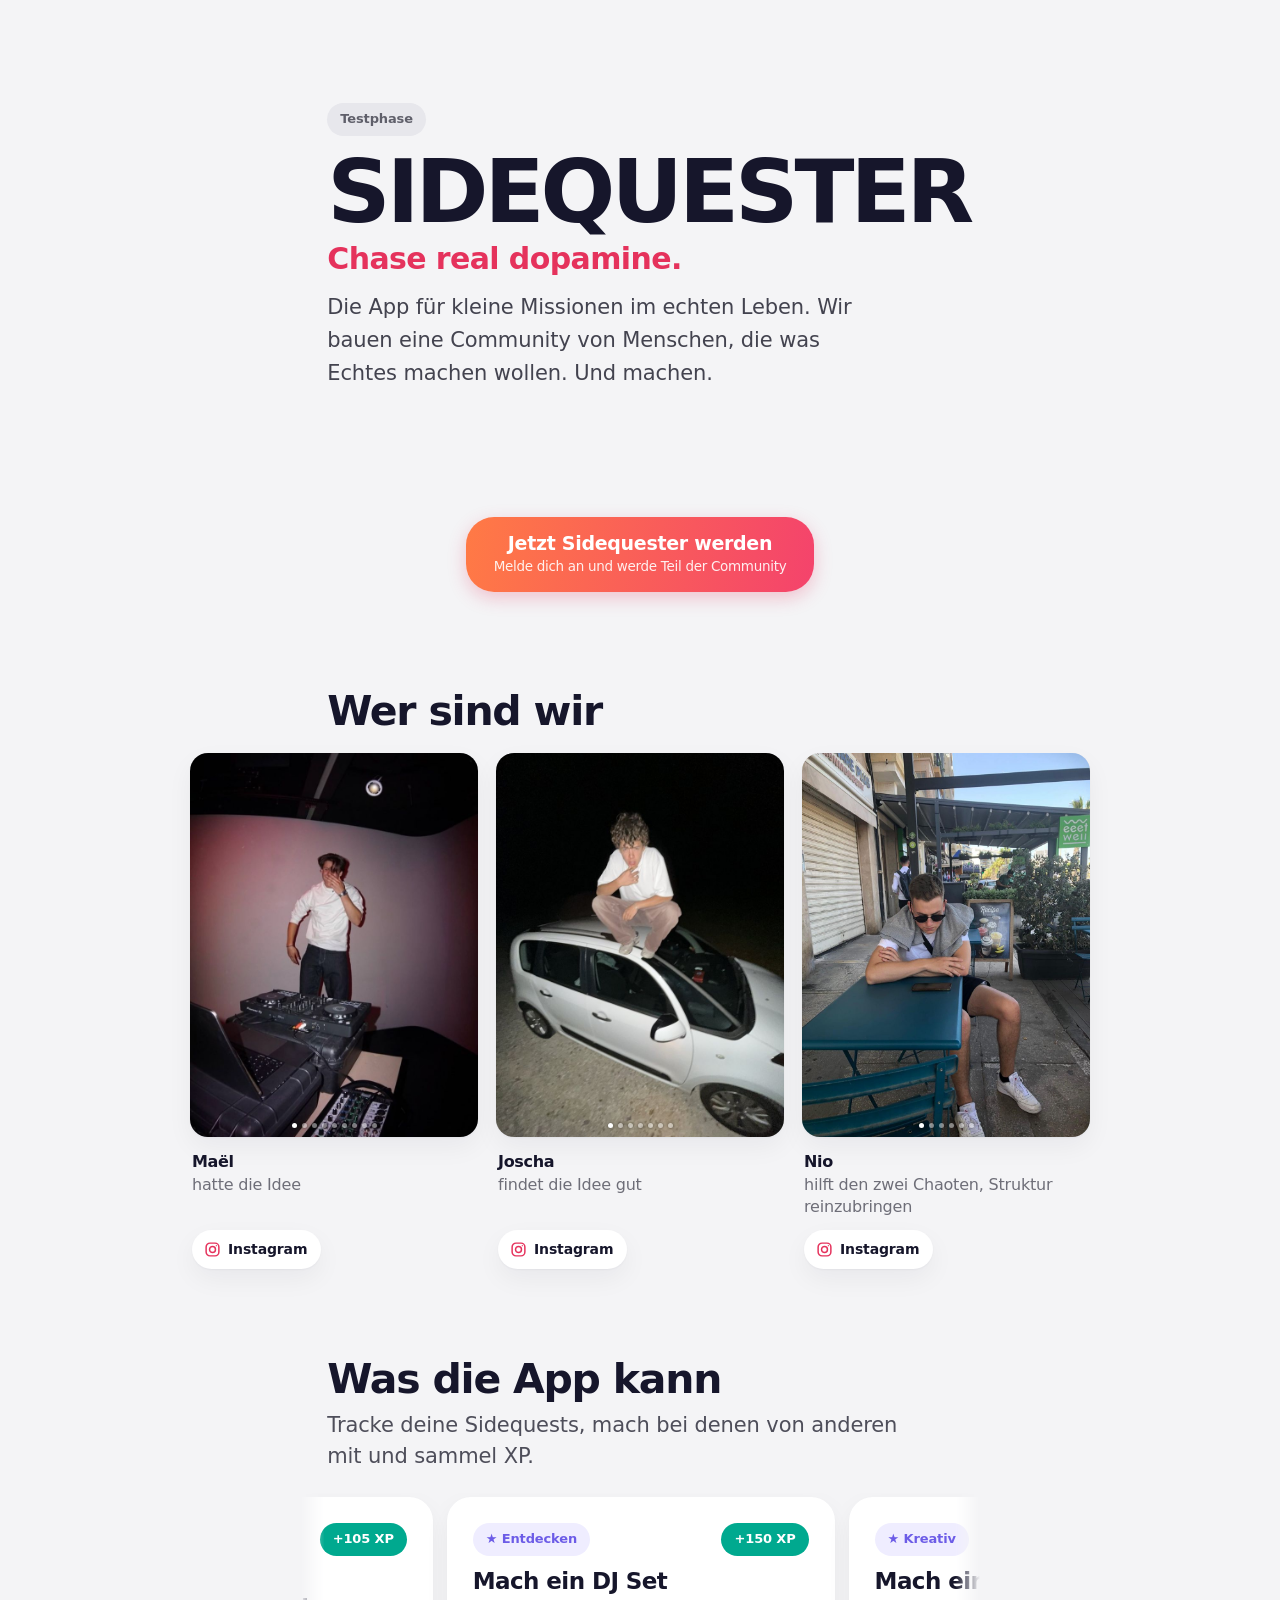
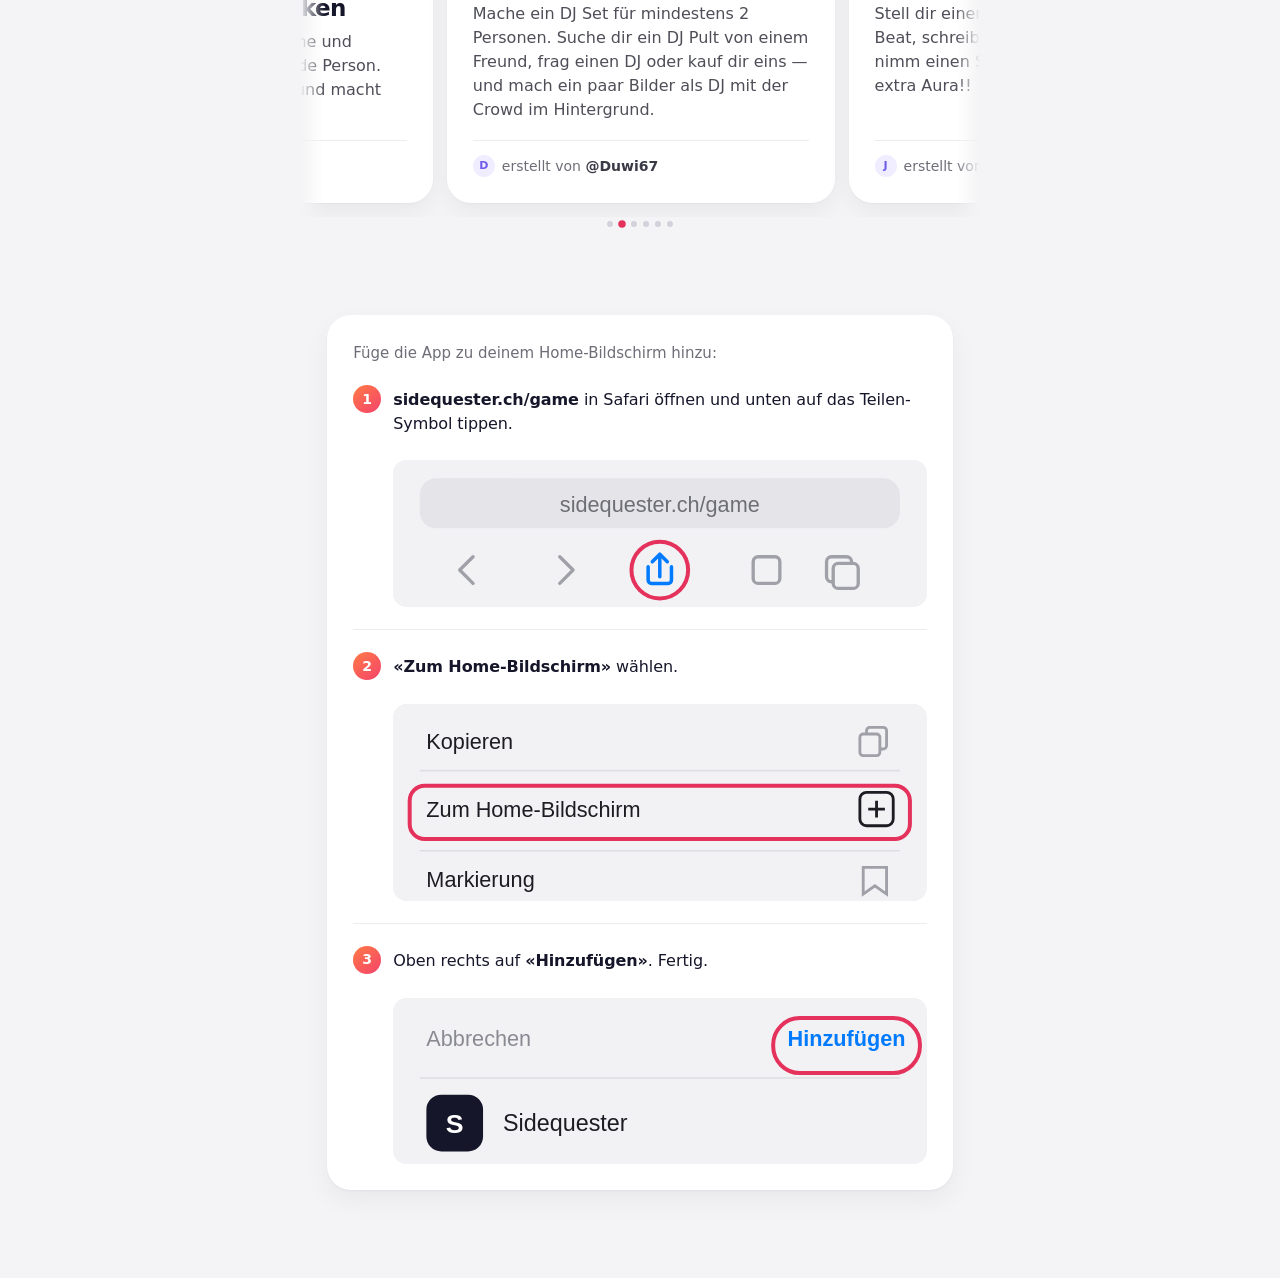
==== commit b2bb2298: "Startseite: Knopf nach oben, direkt unter den Kopf" ====
--- a/index.html
+++ b/index.html
@@ -593,6 +593,14 @@
     <p class="idea" data-t="idea"></p>
   </header>
 
+  <!-- KNOPF -->
+  <section class="cta">
+    <a class="bigbtn" id="appLink" href="#" target="_blank" rel="noopener">
+      <span class="b1" data-t="ctaButton"></span>
+      <span class="b2" data-t="ctaNote"></span>
+    </a>
+  </section>
+
   <!-- WER SIND WIR -->
   <section>
     <h2 class="section-title" data-t="whoLabel"></h2>
@@ -605,14 +613,6 @@
     <p class="section-lead" data-t="questsLead"></p>
     <div class="slider" id="slider"></div>
     <div class="slider-dots" id="sliderDots" aria-hidden="true"></div>
-  </section>
-
-  <!-- KNOPF -->
-  <section class="cta">
-    <a class="bigbtn" id="appLink" href="#" target="_blank" rel="noopener">
-      <span class="b1" data-t="ctaButton"></span>
-      <span class="b2" data-t="ctaNote"></span>
-    </a>
   </section>
 
   <!-- ANLEITUNG -->
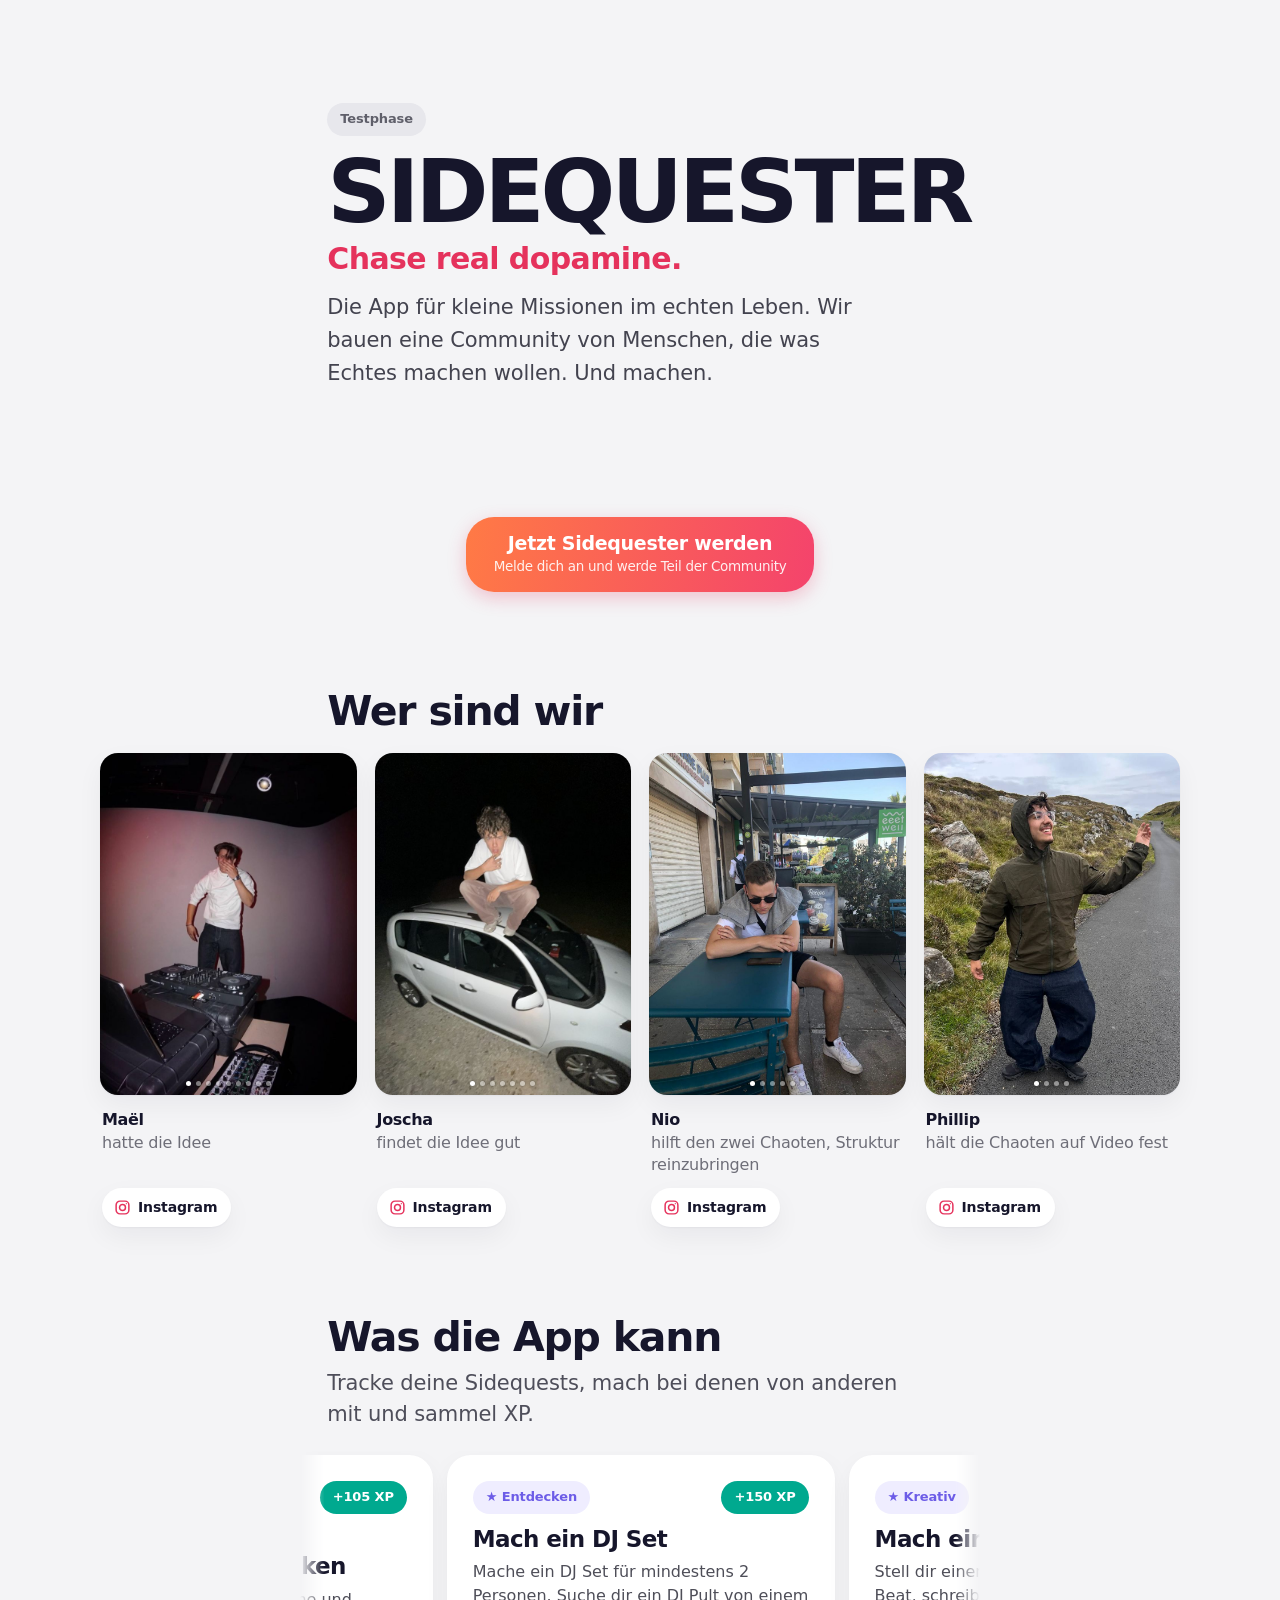
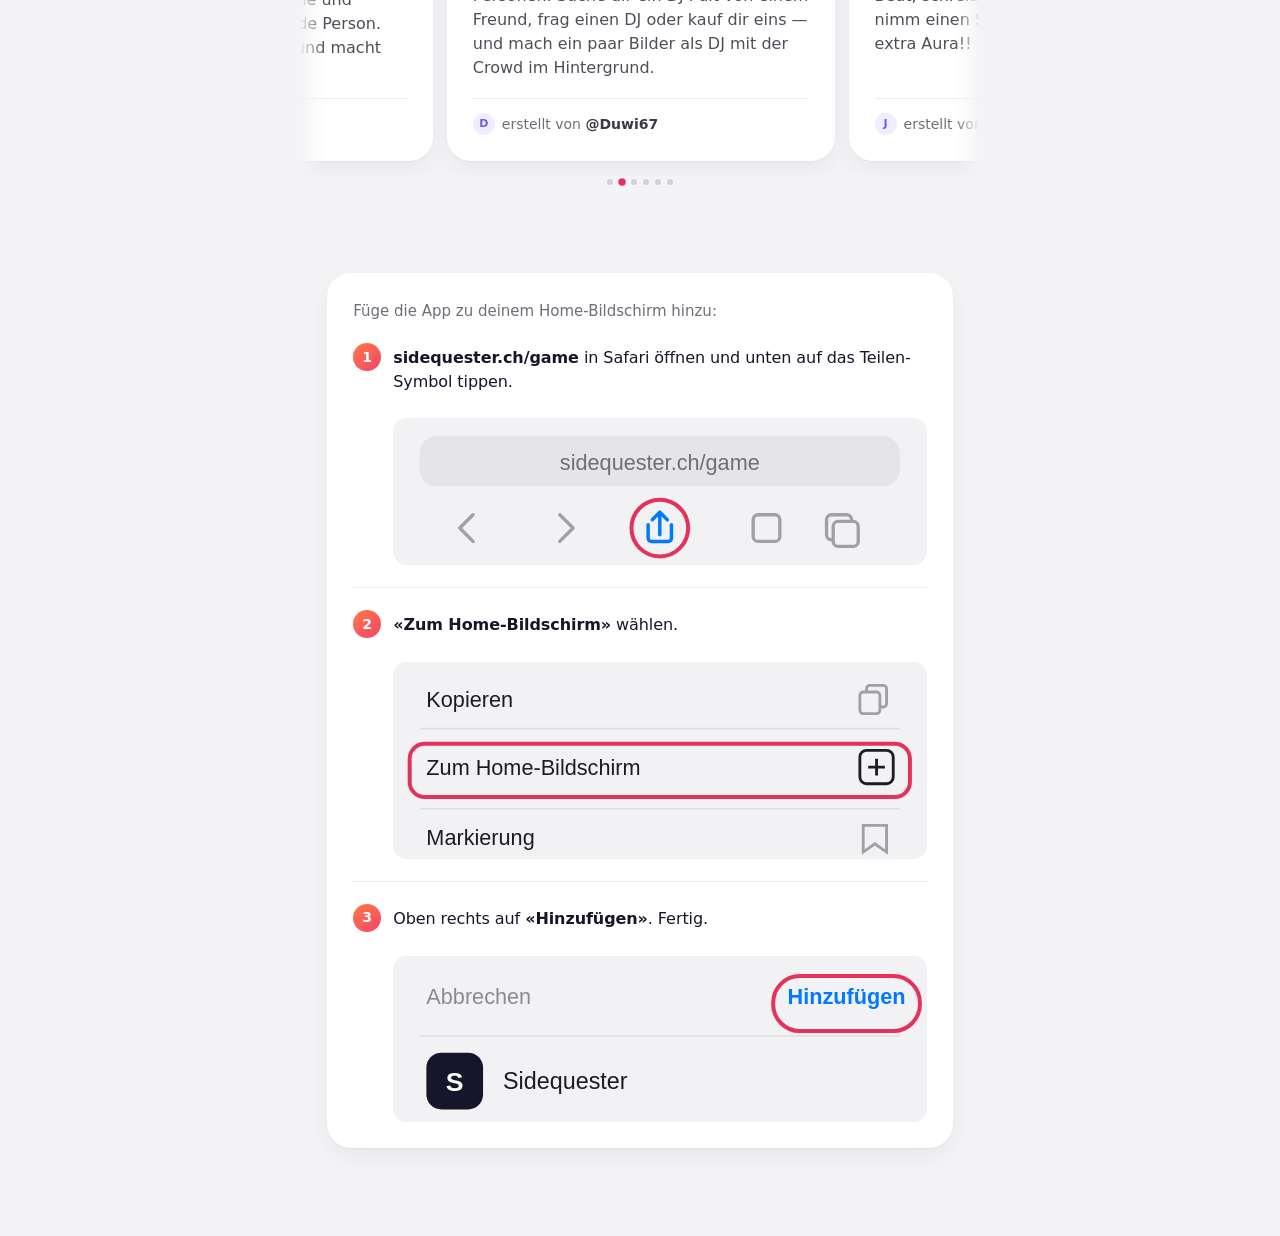
==== commit becbb607: "Phillip im Team" ====
--- a/index.html
+++ b/index.html
@@ -25,6 +25,14 @@
      ------------------------------------------------------------- */
   appUrl:      "https://sidequester.ch/game",       // öffnet in einem neuen Tab
 
+  /* ---- APP STORE -----------------------------------------------
+     Sobald die App im Store ist, hier die Adresse eintragen. Dann
+     führt der grosse Knopf dorthin und darunter steht die Zeile
+     "Oder im Browser öffnen". Solange sie leer ist, bleibt alles
+     wie bisher: der Knopf führt in die Webversion.
+     ------------------------------------------------------------- */
+  appStoreUrl: "",                                  // z. B. https://apps.apple.com/ch/app/sidequester/id123456789
+
   /* ---- DIE ZWEI ------------------------------------------------
      FOTOS EINFACH REINLEGEN — hier muss nichts eingetragen werden.
 
@@ -44,7 +52,8 @@
   founders: [
     { name: "Maël",   role: "hatte die Idee",      bilder: "mael",   insta: "maeel.mel"     },
     { name: "Joscha", role: "findet die Idee gut", bilder: "joscha", insta: "joschatschanz" },
-    { name: "Nio",    role: "hilft den zwei Chaoten, Struktur reinzubringen", bilder: "nio", insta: "niometzger" }
+    { name: "Nio",    role: "hilft den zwei Chaoten, Struktur reinzubringen", bilder: "nio", insta: "niometzger" },
+    { name: "Phillip", role: "hält die Chaoten auf Video fest", bilder: "phillip", insta: "phil.lip.w" }
   ],
 
   /* ---- QUESTS ---------------------------------------------------
@@ -347,12 +356,12 @@
    Deshalb stehen Spaltenbreite und Bildformat fest im CSS — dann sind die
    Bilder immer exakt gleich gross, egal wann sie geladen sind. Ein Foto
    mit abweichendem Format wird mittig eingepasst statt das Raster zu kippen. */
-/* Drei Personen.
+/* Vier Personen.
    Handy: Karussell. Die Karte in der Mitte ist ganz zu sehen, links und
    rechts schaut je eine halbe heraus. Beim Start steht Maël in der Mitte,
    gewischt wird endlos im Kreis (die Karten liegen dafür dreifach da,
    die Kopien sind am Computer ausgeblendet).
-   Ab Tablet: drei Karten nebeneinander. */
+   Tablet: zwei mal zwei. Computer: vier Karten nebeneinander. */
 .founders {
   display: flex;
   gap: 12px;
@@ -384,13 +393,12 @@
 
 @media (min-width: 560px) {
   .founders {
-    /* Etwas breiter als die Textspalte, sonst würden drei Fotos kleiner
-       als vorher die zwei. */
-    --b: min(900px, calc(100vw - 2 * var(--pad)));
+    /* Etwas breiter als die Textspalte, sonst werden die Fotos zu klein. */
+    --b: min(640px, calc(100vw - 2 * var(--pad)));
     width: var(--b);
     margin-left: calc(50% - var(--b) / 2);
     display: grid;
-    grid-template-columns: repeat(3, 1fr);
+    grid-template-columns: repeat(2, 1fr);
     gap: 18px;
     align-items: stretch;
   }
@@ -399,6 +407,12 @@
   .founders figure.kopie { display: none; }
   /* Knöpfe unten bündig, egal wie lang die Rolle ist. */
   .founders figure figcaption { margin: 14px 2px 0 !important; }
+}
+@media (min-width: 900px) {
+  .founders {
+    --b: min(1080px, calc(100vw - 2 * var(--pad)));
+    grid-template-columns: repeat(4, 1fr);
+  }
 }
 .founders .pic {
   position: relative;
@@ -484,6 +498,19 @@
 
 /* ---------- Der Knopf ---------- */
 .cta { margin: 72px 0; text-align: center; }
+
+/* Zweite Zeile unter dem Knopf: der Weg in die Webversion.
+   display steht hier auf block, sonst setzt es das hidden-Attribut
+   ausser Kraft und die Zeile stuende da, bevor es die App gibt.
+   Die hidden-Regel ist genauer und gewinnt trotzdem. */
+.webLink[hidden] { display: none; }
+.webLink {
+  display: block; width: fit-content; margin: 18px auto 0;
+  font-size: 15px; font-weight: 600; letter-spacing: -0.01em;
+  color: var(--muted); text-decoration: none;
+  border-bottom: 1px solid rgba(0,0,0,0.12); padding-bottom: 2px;
+}
+.webLink:hover { color: var(--ink); }
 
 .bigbtn {
   display: inline-block;
@@ -598,6 +625,9 @@
     <a class="bigbtn" id="appLink" href="#" target="_blank" rel="noopener">
       <span class="b1" data-t="ctaButton"></span>
       <span class="b2" data-t="ctaNote"></span>
+    </a>
+    <a class="webLink" id="webLink" href="#" target="_blank" rel="noopener" hidden>
+      Oder im Browser öffnen
     </a>
   </section>
 
@@ -716,8 +746,22 @@
 
   /* ---------- Links ---------- */
   const isPh = u => !u || u.startsWith("#PLATZHALTER");
-  document.getElementById("appLink").href = isPh(CONFIG.appUrl) ? "#" : CONFIG.appUrl;
-  if (isPh(CONFIG.appUrl)) console.warn("Sidequester: appUrl fehlt — der Knopf führt nirgendwohin.");
+  const knopf = document.getElementById("appLink");
+  const zweit = document.getElementById("webLink");
+
+  // Ist die App im Store, führt der grosse Knopf dorthin und die
+  // Webversion rutscht in die kleine Zeile darunter. Ohne Store-Link
+  // bleibt alles wie bisher.
+  if (!isPh(CONFIG.appStoreUrl)) {
+    knopf.href = CONFIG.appStoreUrl;
+    if (!isPh(CONFIG.appUrl)) {
+      zweit.href = CONFIG.appUrl;
+      zweit.hidden = false;
+    }
+  } else {
+    knopf.href = isPh(CONFIG.appUrl) ? "#" : CONFIG.appUrl;
+    if (isPh(CONFIG.appUrl)) console.warn("Sidequester: appUrl fehlt — der Knopf führt nirgendwohin.");
+  }
 
   /* ---------- Quests: endlos, immer nach rechts ----------
      Die Karten stehen zweimal hintereinander. Sobald die zweite
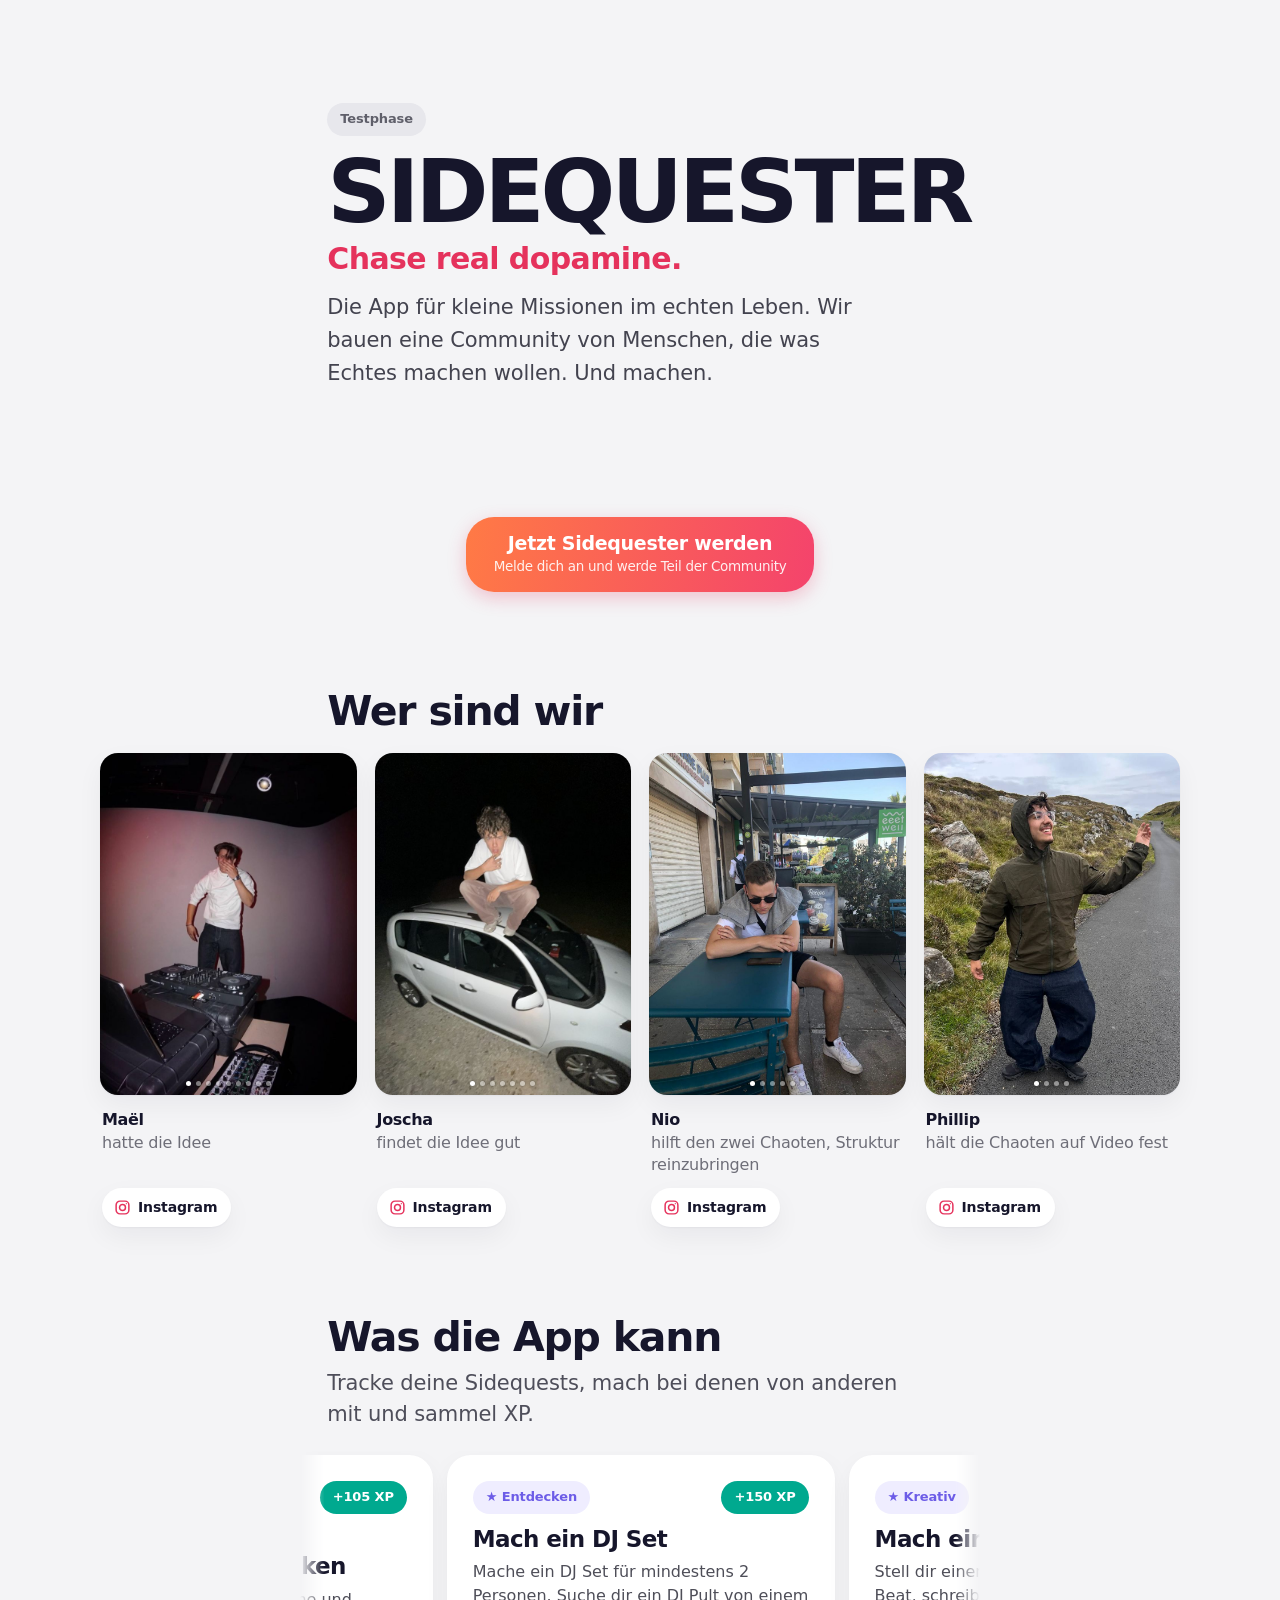
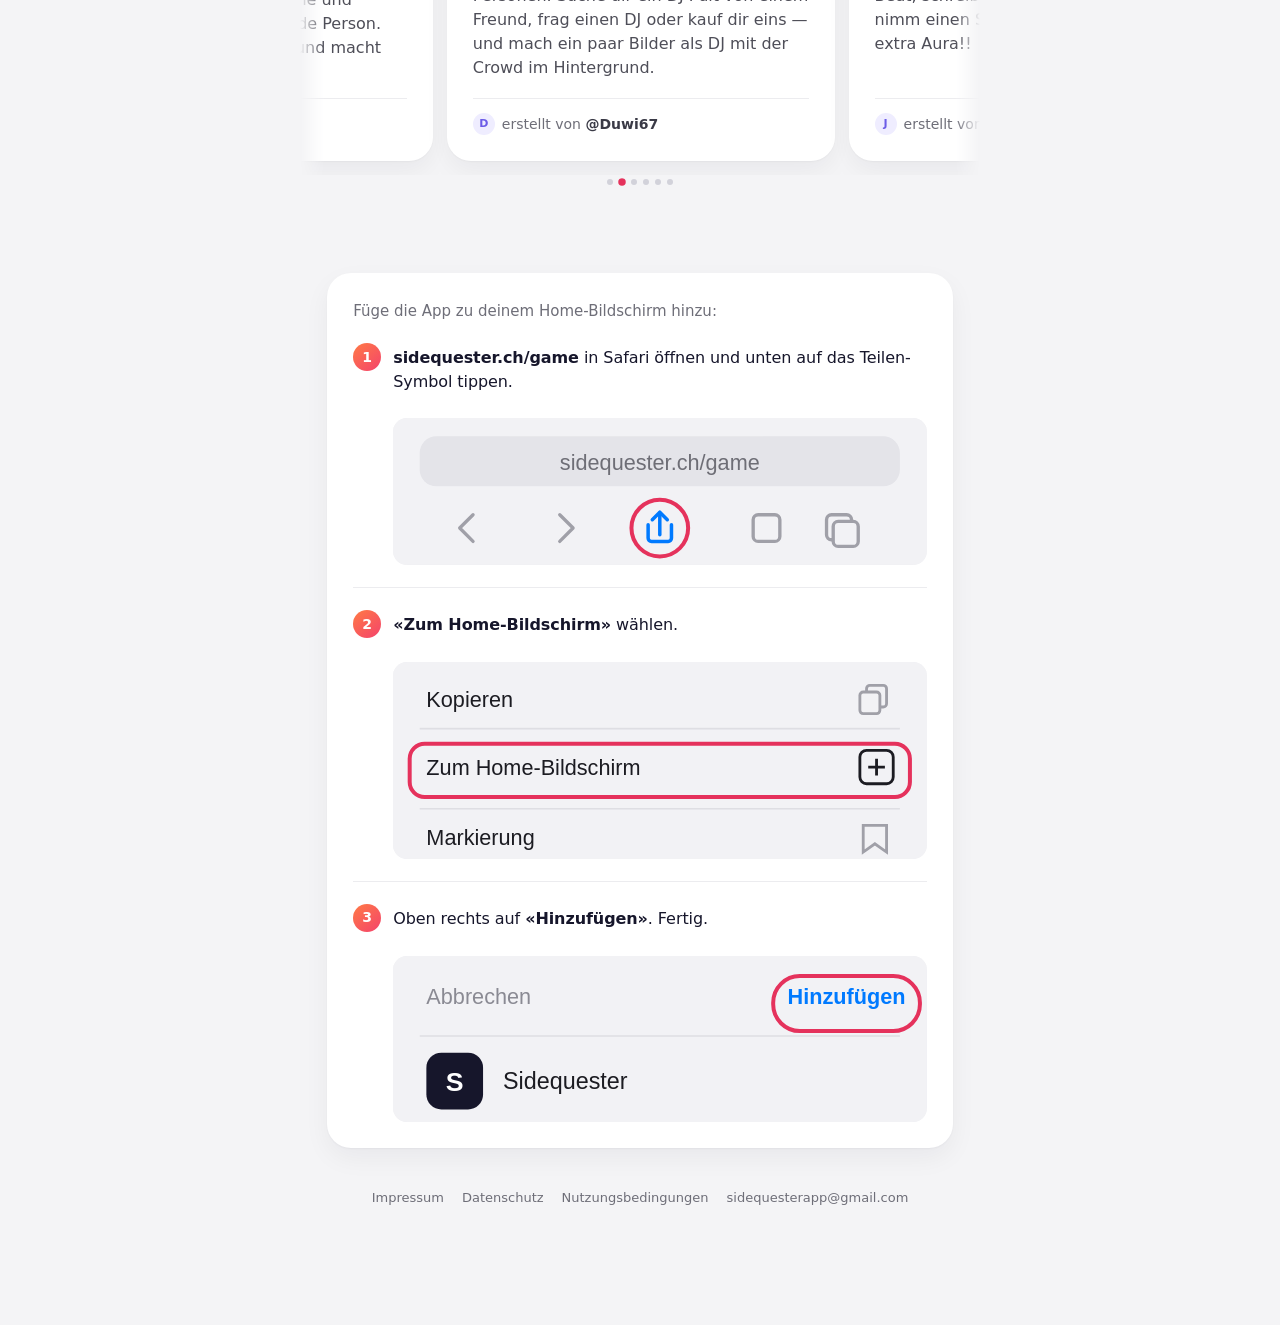
==== commit 94e9c1d8: "Impressum mit E-Mail, Links unten auf der Startseite" ====
--- a/index.html
+++ b/index.html
@@ -577,6 +577,14 @@
 
 /* ---------- Anleitung ---------- */
 .guide-intro { color: var(--muted); font-size: 15px; margin-bottom: 20px; }
+/* Rechtliches ganz unten, klein und ruhig. */
+.fuss {
+  display: flex; flex-wrap: wrap; justify-content: center; gap: 6px 18px;
+  margin: 40px 0 calc(28px + env(safe-area-inset-bottom));
+  font-size: 13px;
+}
+.fuss a { color: var(--muted); text-decoration: none; }
+.fuss a:hover { color: var(--coral); }
 
 .step { display: grid; grid-template-columns: 28px 1fr; gap: 12px; }
 .step + .step { margin-top: 22px; padding-top: 22px; border-top: 1px solid var(--line); }
@@ -730,6 +738,12 @@
     </div>
   </section>
 
+  <footer class="fuss">
+    <a href="/impressum.html">Impressum</a>
+    <a href="/datenschutz.html">Datenschutz</a>
+    <a href="/nutzungsbedingungen.html">Nutzungsbedingungen</a>
+    <a href="mailto:sidequesterapp@gmail.com">sidequesterapp@gmail.com</a>
+  </footer>
 
 </div>
 
